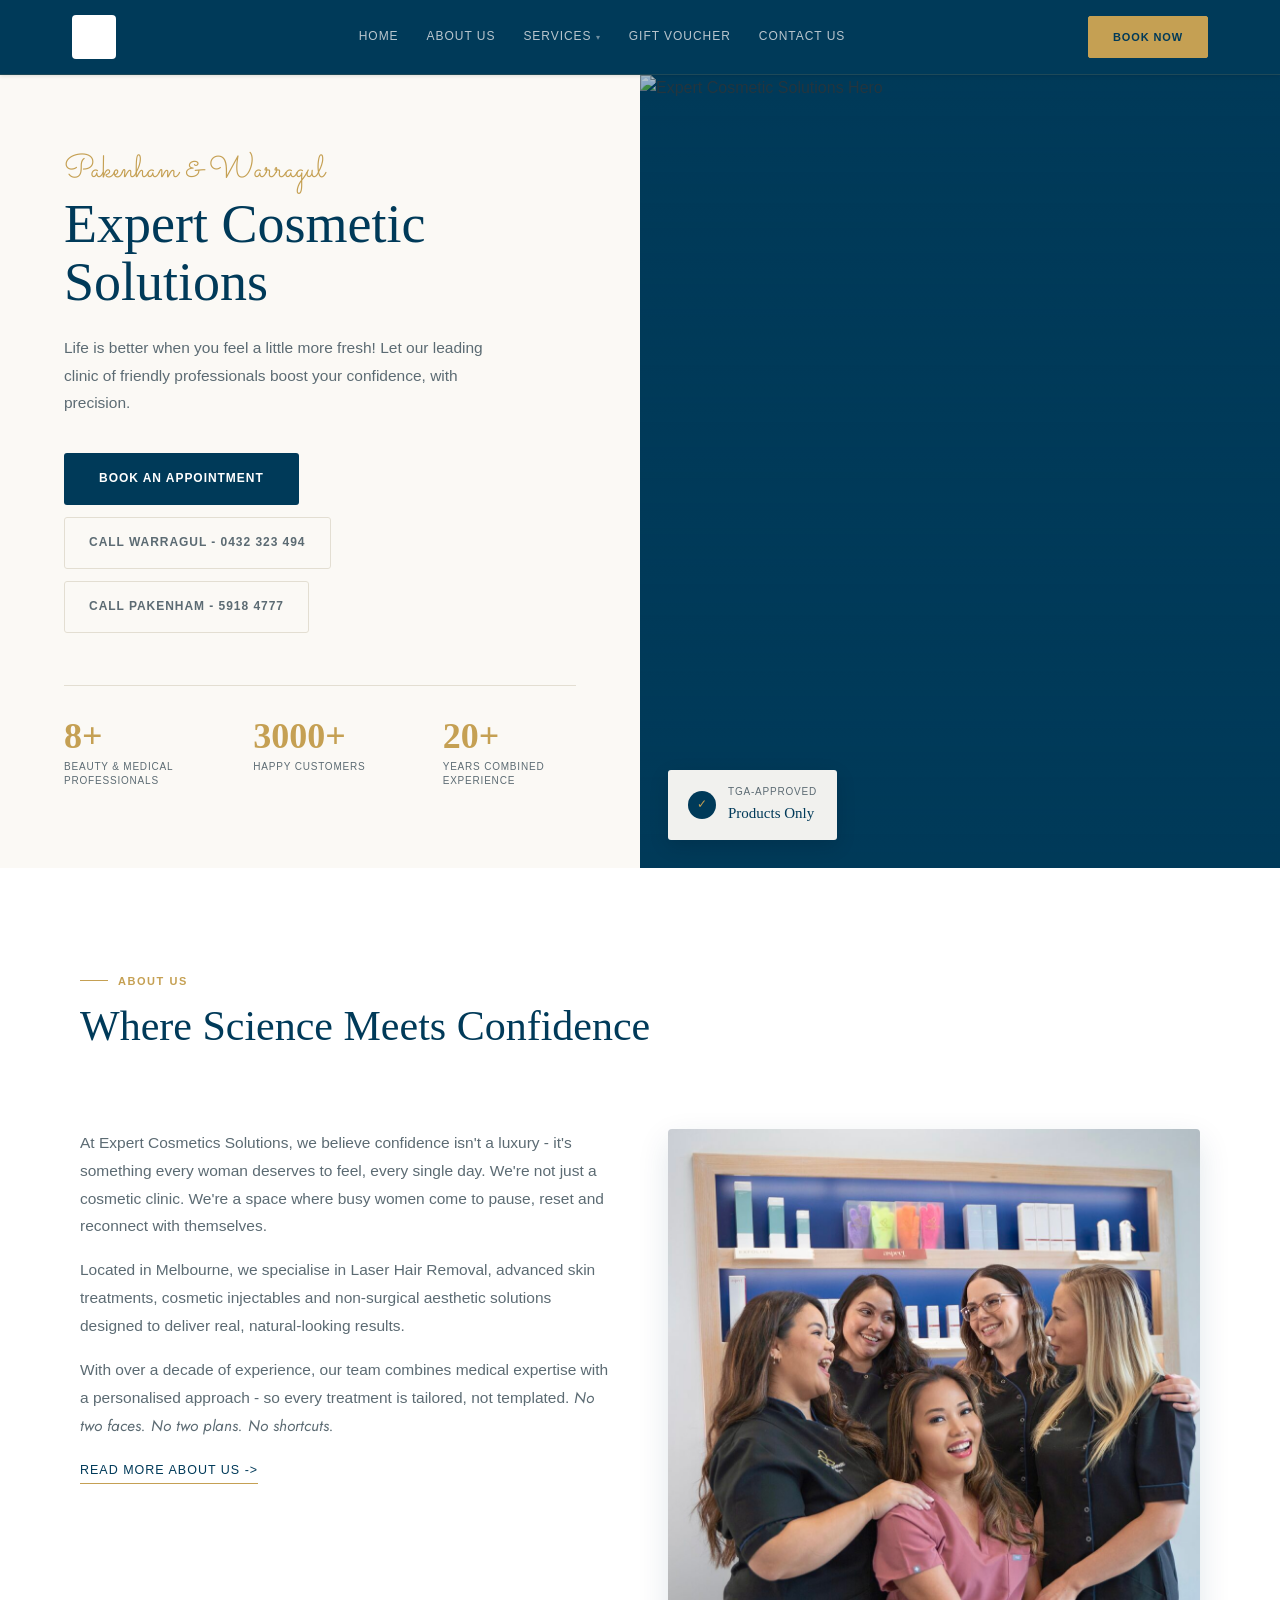
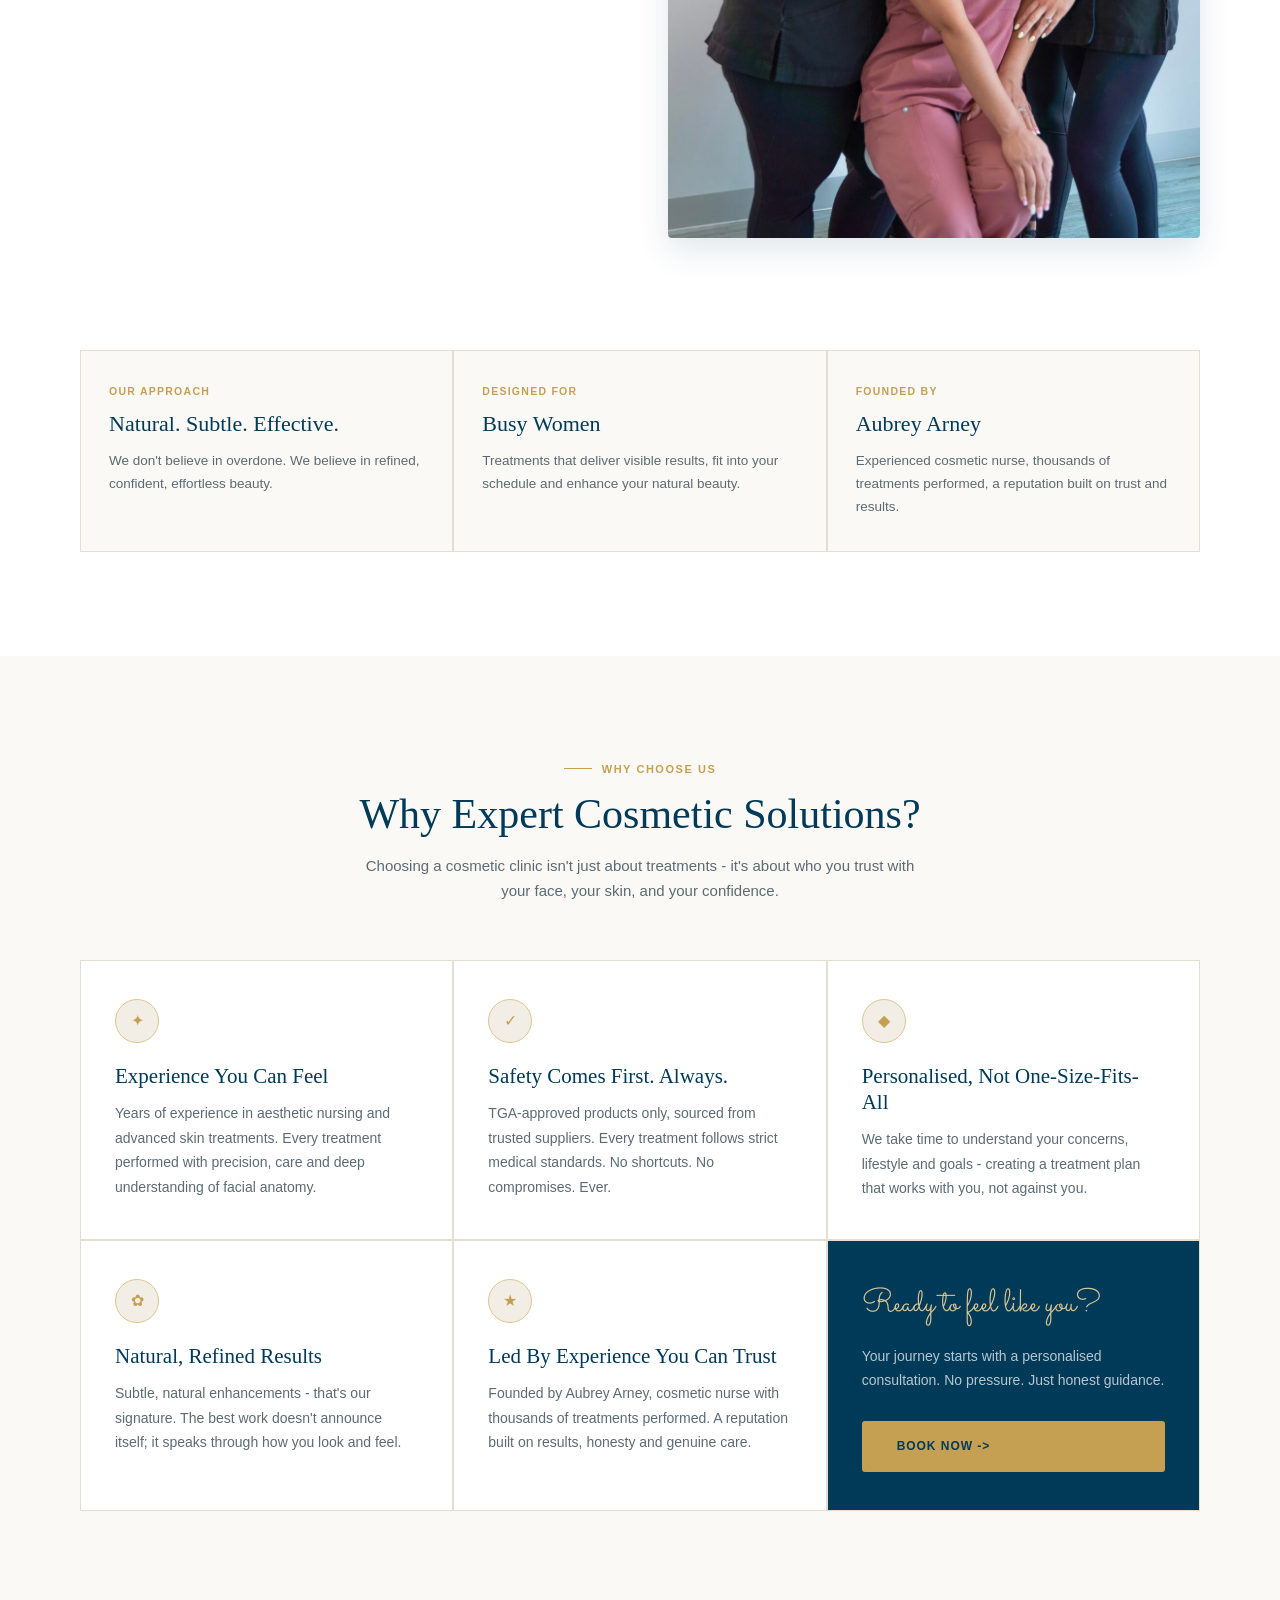
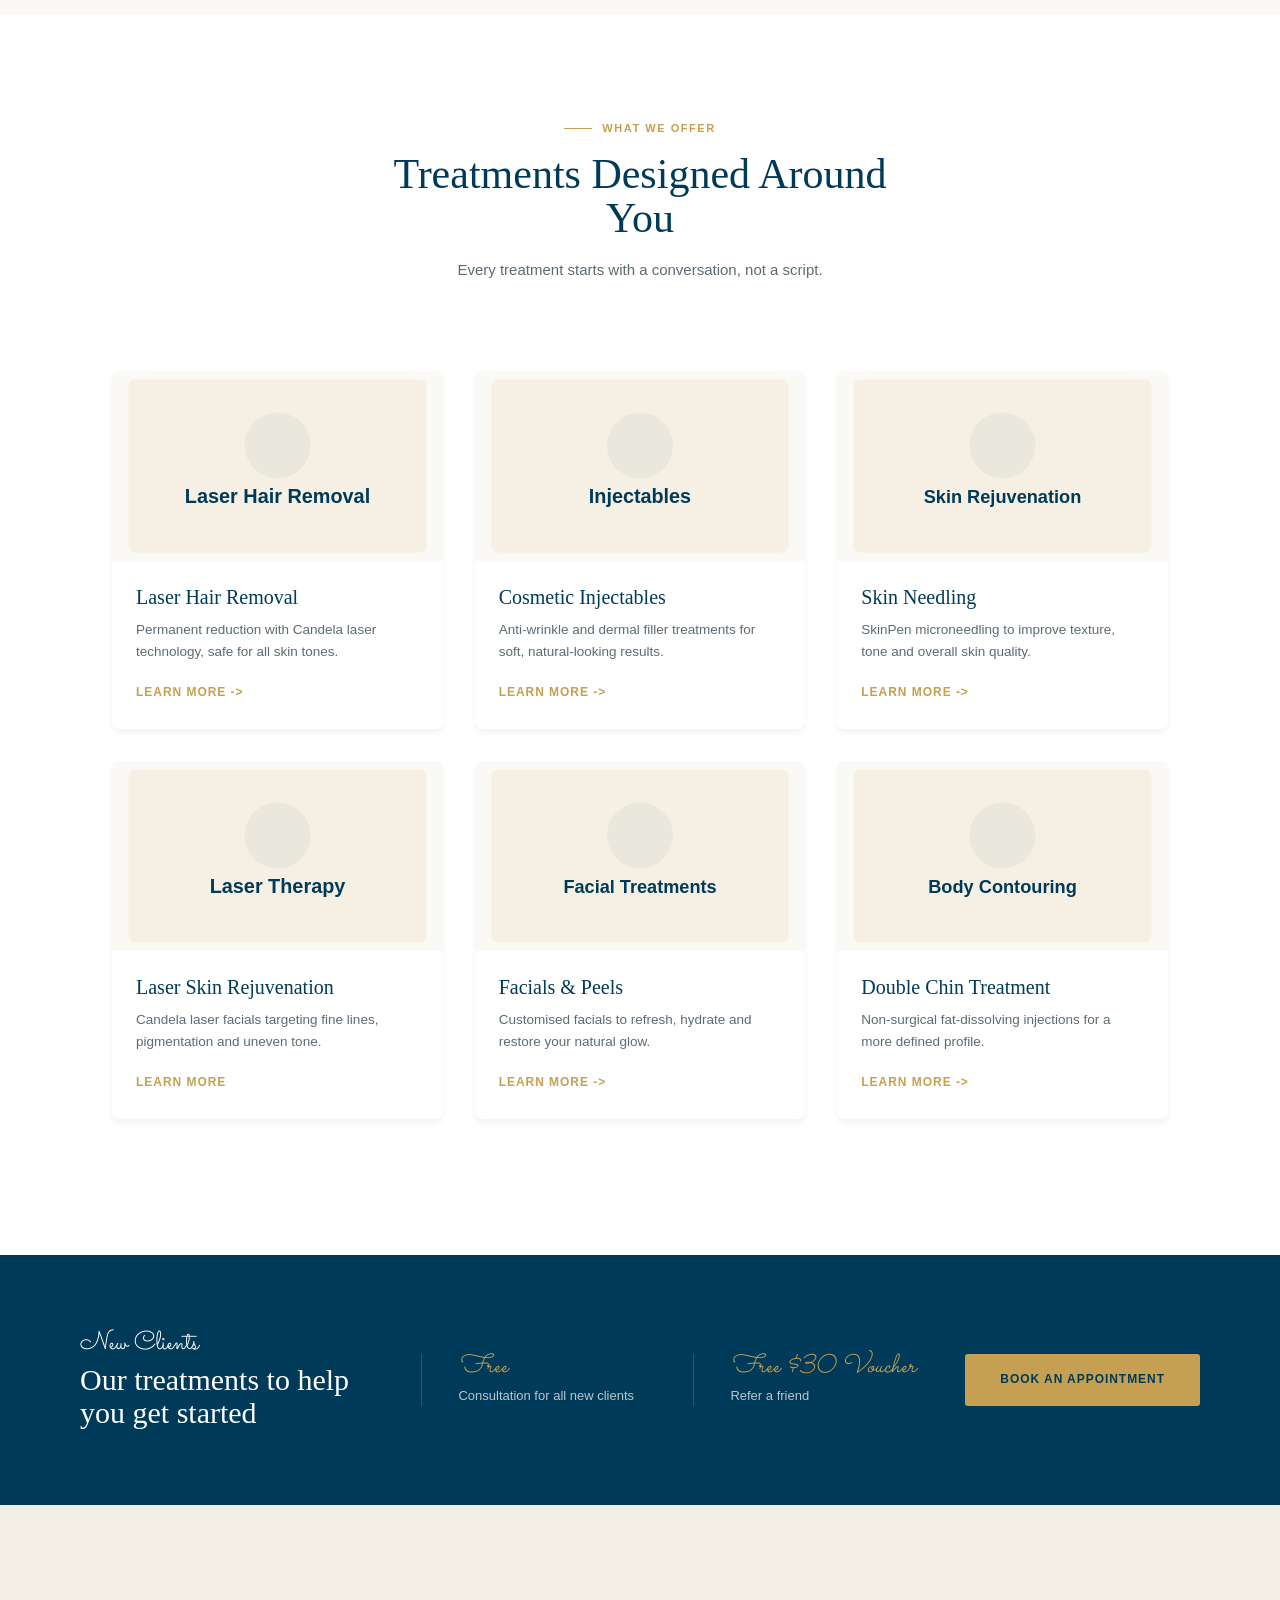
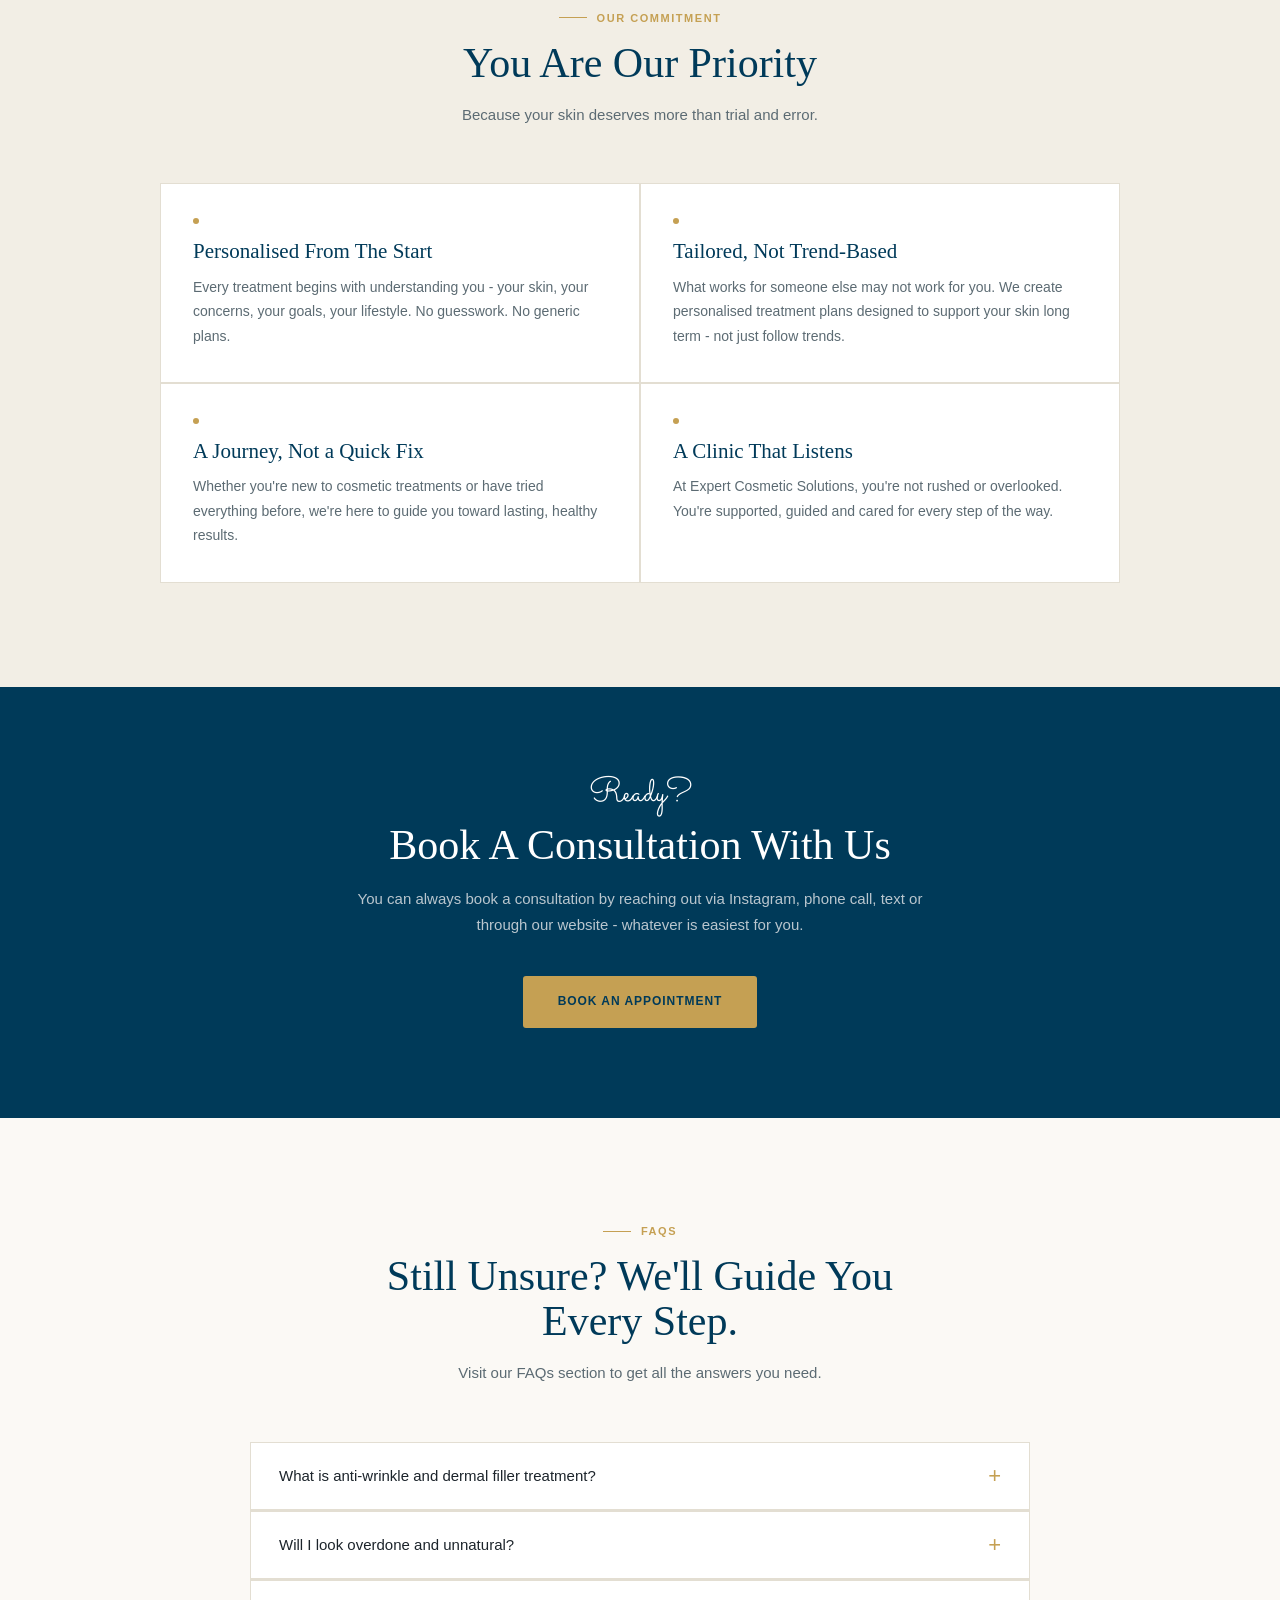
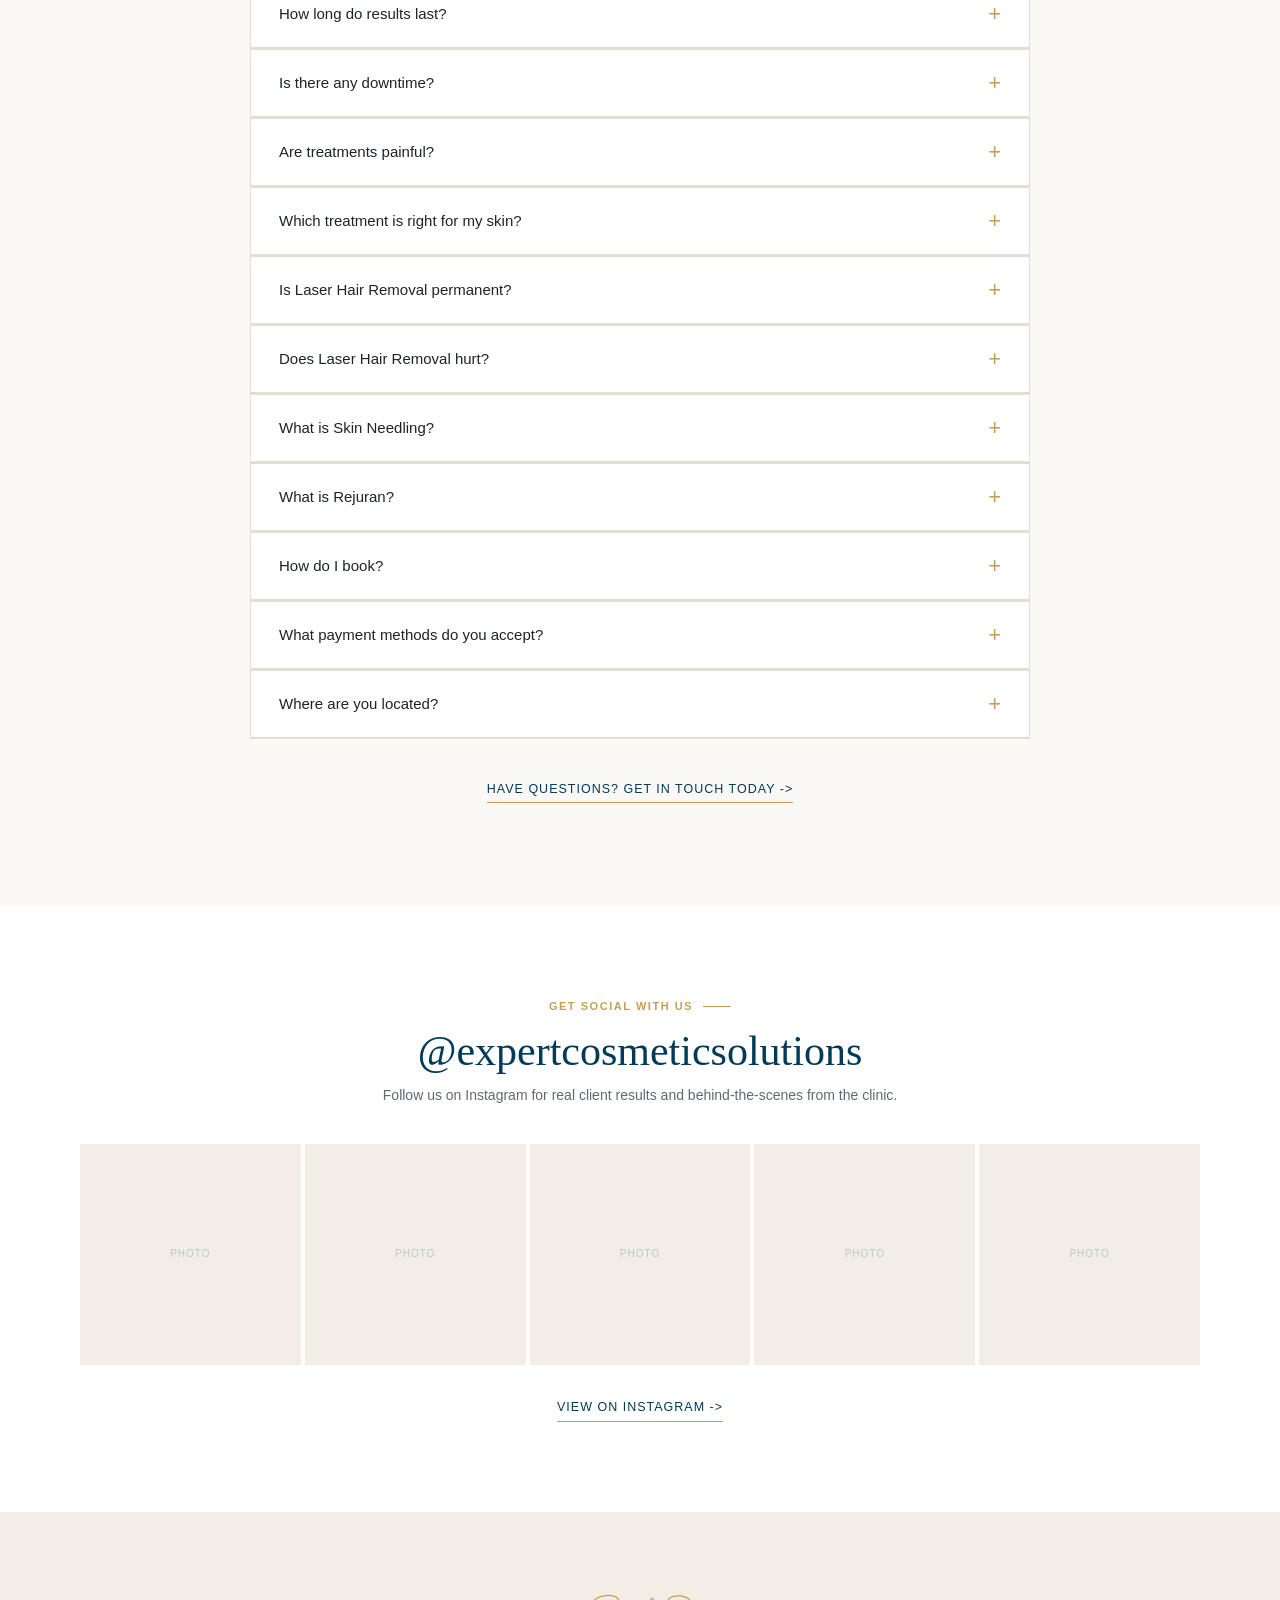
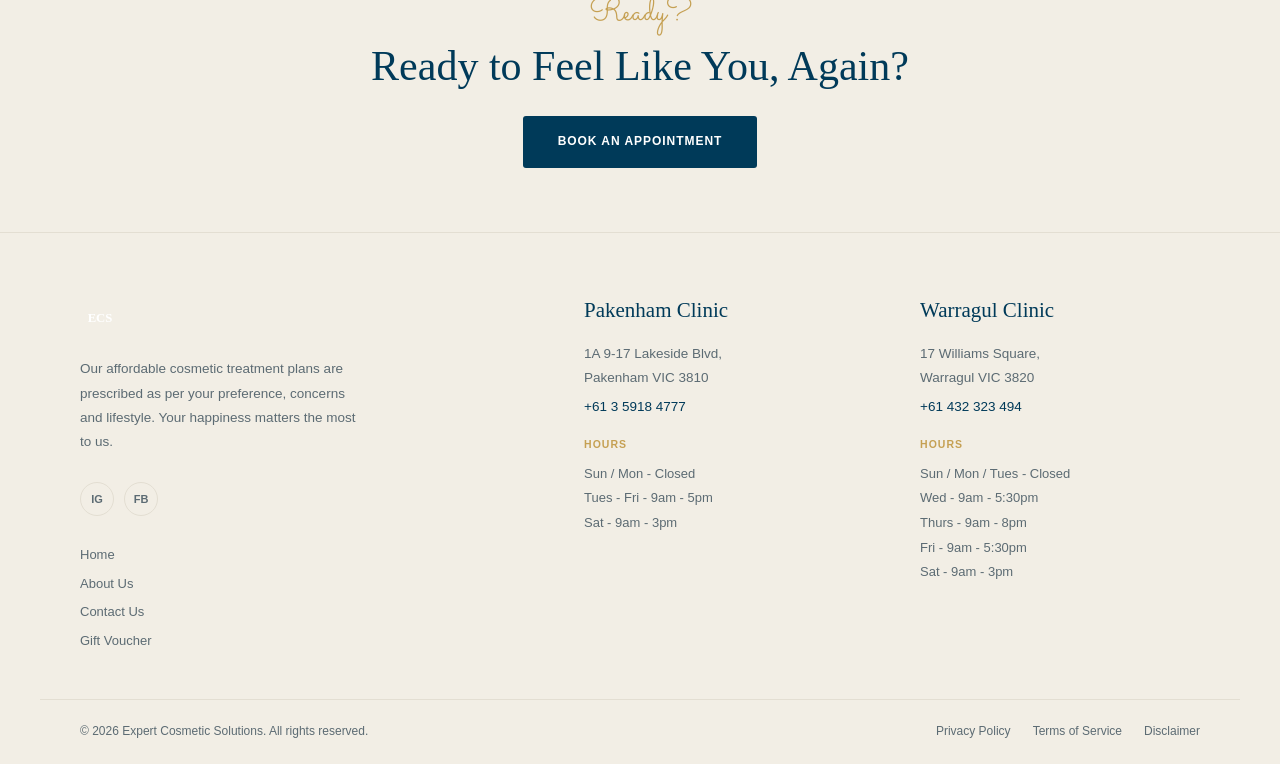
==== index.html @ 759b57e5 "sample home and service pages" ====
<!DOCTYPE html>
<html lang="en">
<head>
<meta charset="utf-8">
<meta name="viewport" content="width=device-width, initial-scale=1">
<title>Expert Cosmetic Solutions</title>
<link rel="preconnect" href="https://fonts.googleapis.com">
<link rel="preconnect" href="https://fonts.gstatic.com" crossorigin>
<!-- Brand: Grande Regular + Tosca Beauty Alternative; web fallbacks below -->
<link href="https://fonts.googleapis.com/css2?family=Cormorant+Garamond:ital,wght@0,400;0,500;0,600;1,400&family=Jost:wght@400;500;600&family=Sacramento&display=swap" rel="stylesheet">
<!-- Bundler font bundle retained for packaged builds - remove block below when using CDN only -->
<style data-bundler-fonts>/* cyrillic-ext */
@font-face {
  font-family: 'Cormorant Garamond';
  font-style: italic;
  font-weight: 400;
  font-display: swap;
  src: url("37adc08e-4c09-40b4-80f9-eb265cc3114e") format('woff2');
  unicode-range: U+0460-052F, U+1C80-1C8A, U+20B4, U+2DE0-2DFF, U+A640-A69F, U+FE2E-FE2F;
}
/* cyrillic */
@font-face {
  font-family: 'Cormorant Garamond';
  font-style: italic;
  font-weight: 400;
  font-display: swap;
  src: url("5bf79bed-a0dc-40b1-b640-819bc167aed9") format('woff2');
  unicode-range: U+0301, U+0400-045F, U+0490-0491, U+04B0-04B1, U+2116;
}
/* vietnamese */
@font-face {
  font-family: 'Cormorant Garamond';
  font-style: italic;
  font-weight: 400;
  font-display: swap;
  src: url("fbf6aa5d-e26b-46a4-a042-5c6274439e87") format('woff2');
  unicode-range: U+0102-0103, U+0110-0111, U+0128-0129, U+0168-0169, U+01A0-01A1, U+01AF-01B0, U+0300-0301, U+0303-0304, U+0308-0309, U+0323, U+0329, U+1EA0-1EF9, U+20AB;
}
/* latin-ext */
@font-face {
  font-family: 'Cormorant Garamond';
  font-style: italic;
  font-weight: 400;
  font-display: swap;
  src: url("2764d3d1-9970-4886-bd3a-4b65ee7c7bac") format('woff2');
  unicode-range: U+0100-02BA, U+02BD-02C5, U+02C7-02CC, U+02CE-02D7, U+02DD-02FF, U+0304, U+0308, U+0329, U+1D00-1DBF, U+1E00-1E9F, U+1EF2-1EFF, U+2020, U+20A0-20AB, U+20AD-20C0, U+2113, U+2C60-2C7F, U+A720-A7FF;
}
/* latin */
@font-face {
  font-family: 'Cormorant Garamond';
  font-style: italic;
  font-weight: 400;
  font-display: swap;
  src: url("61346091-8ffd-4814-a7ce-ccaa8d47ceeb") format('woff2');
  unicode-range: U+0000-00FF, U+0131, U+0152-0153, U+02BB-02BC, U+02C6, U+02DA, U+02DC, U+0304, U+0308, U+0329, U+2000-206F, U+20AC, U+2122, U+2191, U+2193, U+2212, U+2215, U+FEFF, U+FFFD;
}
/* cyrillic-ext */
@font-face {
  font-family: 'Cormorant Garamond';
  font-style: italic;
  font-weight: 500;
  font-display: swap;
  src: url("37adc08e-4c09-40b4-80f9-eb265cc3114e") format('woff2');
  unicode-range: U+0460-052F, U+1C80-1C8A, U+20B4, U+2DE0-2DFF, U+A640-A69F, U+FE2E-FE2F;
}
/* cyrillic */
@font-face {
  font-family: 'Cormorant Garamond';
  font-style: italic;
  font-weight: 500;
  font-display: swap;
  src: url("5bf79bed-a0dc-40b1-b640-819bc167aed9") format('woff2');
  unicode-range: U+0301, U+0400-045F, U+0490-0491, U+04B0-04B1, U+2116;
}
/* vietnamese */
@font-face {
  font-family: 'Cormorant Garamond';
  font-style: italic;
  font-weight: 500;
  font-display: swap;
  src: url("fbf6aa5d-e26b-46a4-a042-5c6274439e87") format('woff2');
  unicode-range: U+0102-0103, U+0110-0111, U+0128-0129, U+0168-0169, U+01A0-01A1, U+01AF-01B0, U+0300-0301, U+0303-0304, U+0308-0309, U+0323, U+0329, U+1EA0-1EF9, U+20AB;
}
/* latin-ext */
@font-face {
  font-family: 'Cormorant Garamond';
  font-style: italic;
  font-weight: 500;
  font-display: swap;
  src: url("2764d3d1-9970-4886-bd3a-4b65ee7c7bac") format('woff2');
  unicode-range: U+0100-02BA, U+02BD-02C5, U+02C7-02CC, U+02CE-02D7, U+02DD-02FF, U+0304, U+0308, U+0329, U+1D00-1DBF, U+1E00-1E9F, U+1EF2-1EFF, U+2020, U+20A0-20AB, U+20AD-20C0, U+2113, U+2C60-2C7F, U+A720-A7FF;
}
/* latin */
@font-face {
  font-family: 'Cormorant Garamond';
  font-style: italic;
  font-weight: 500;
  font-display: swap;
  src: url("61346091-8ffd-4814-a7ce-ccaa8d47ceeb") format('woff2');
  unicode-range: U+0000-00FF, U+0131, U+0152-0153, U+02BB-02BC, U+02C6, U+02DA, U+02DC, U+0304, U+0308, U+0329, U+2000-206F, U+20AC, U+2122, U+2191, U+2193, U+2212, U+2215, U+FEFF, U+FFFD;
}
/* cyrillic-ext */
@font-face {
  font-family: 'Cormorant Garamond';
  font-style: normal;
  font-weight: 400;
  font-display: swap;
  src: url("be8d7404-23dc-4257-bbfa-82f8eca7aa4d") format('woff2');
  unicode-range: U+0460-052F, U+1C80-1C8A, U+20B4, U+2DE0-2DFF, U+A640-A69F, U+FE2E-FE2F;
}
/* cyrillic */
@font-face {
  font-family: 'Cormorant Garamond';
  font-style: normal;
  font-weight: 400;
  font-display: swap;
  src: url("d7e6405e-7292-4812-b13a-364d498365fb") format('woff2');
  unicode-range: U+0301, U+0400-045F, U+0490-0491, U+04B0-04B1, U+2116;
}
/* vietnamese */
@font-face {
  font-family: 'Cormorant Garamond';
  font-style: normal;
  font-weight: 400;
  font-display: swap;
  src: url("5c267e35-9a75-4e81-b216-cbc354c5cc48") format('woff2');
  unicode-range: U+0102-0103, U+0110-0111, U+0128-0129, U+0168-0169, U+01A0-01A1, U+01AF-01B0, U+0300-0301, U+0303-0304, U+0308-0309, U+0323, U+0329, U+1EA0-1EF9, U+20AB;
}
/* latin-ext */
@font-face {
  font-family: 'Cormorant Garamond';
  font-style: normal;
  font-weight: 400;
  font-display: swap;
  src: url("e133bf53-1c03-44d2-8182-abb1e31223f8") format('woff2');
  unicode-range: U+0100-02BA, U+02BD-02C5, U+02C7-02CC, U+02CE-02D7, U+02DD-02FF, U+0304, U+0308, U+0329, U+1D00-1DBF, U+1E00-1E9F, U+1EF2-1EFF, U+2020, U+20A0-20AB, U+20AD-20C0, U+2113, U+2C60-2C7F, U+A720-A7FF;
}
/* latin */
@font-face {
  font-family: 'Cormorant Garamond';
  font-style: normal;
  font-weight: 400;
  font-display: swap;
  src: url("a7f2b724-3bd8-4d94-9c66-ddea7753d7e8") format('woff2');
  unicode-range: U+0000-00FF, U+0131, U+0152-0153, U+02BB-02BC, U+02C6, U+02DA, U+02DC, U+0304, U+0308, U+0329, U+2000-206F, U+20AC, U+2122, U+2191, U+2193, U+2212, U+2215, U+FEFF, U+FFFD;
}
/* cyrillic-ext */
@font-face {
  font-family: 'Cormorant Garamond';
  font-style: normal;
  font-weight: 500;
  font-display: swap;
  src: url("be8d7404-23dc-4257-bbfa-82f8eca7aa4d") format('woff2');
  unicode-range: U+0460-052F, U+1C80-1C8A, U+20B4, U+2DE0-2DFF, U+A640-A69F, U+FE2E-FE2F;
}
/* cyrillic */
@font-face {
  font-family: 'Cormorant Garamond';
  font-style: normal;
  font-weight: 500;
  font-display: swap;
  src: url("d7e6405e-7292-4812-b13a-364d498365fb") format('woff2');
  unicode-range: U+0301, U+0400-045F, U+0490-0491, U+04B0-04B1, U+2116;
}
/* vietnamese */
@font-face {
  font-family: 'Cormorant Garamond';
  font-style: normal;
  font-weight: 500;
  font-display: swap;
  src: url("5c267e35-9a75-4e81-b216-cbc354c5cc48") format('woff2');
  unicode-range: U+0102-0103, U+0110-0111, U+0128-0129, U+0168-0169, U+01A0-01A1, U+01AF-01B0, U+0300-0301, U+0303-0304, U+0308-0309, U+0323, U+0329, U+1EA0-1EF9, U+20AB;
}
/* latin-ext */
@font-face {
  font-family: 'Cormorant Garamond';
  font-style: normal;
  font-weight: 500;
  font-display: swap;
  src: url("e133bf53-1c03-44d2-8182-abb1e31223f8") format('woff2');
  unicode-range: U+0100-02BA, U+02BD-02C5, U+02C7-02CC, U+02CE-02D7, U+02DD-02FF, U+0304, U+0308, U+0329, U+1D00-1DBF, U+1E00-1E9F, U+1EF2-1EFF, U+2020, U+20A0-20AB, U+20AD-20C0, U+2113, U+2C60-2C7F, U+A720-A7FF;
}
/* latin */
@font-face {
  font-family: 'Cormorant Garamond';
  font-style: normal;
  font-weight: 500;
  font-display: swap;
  src: url("a7f2b724-3bd8-4d94-9c66-ddea7753d7e8") format('woff2');
  unicode-range: U+0000-00FF, U+0131, U+0152-0153, U+02BB-02BC, U+02C6, U+02DA, U+02DC, U+0304, U+0308, U+0329, U+2000-206F, U+20AC, U+2122, U+2191, U+2193, U+2212, U+2215, U+FEFF, U+FFFD;
}
/* cyrillic-ext */
@font-face {
  font-family: 'Cormorant Garamond';
  font-style: normal;
  font-weight: 600;
  font-display: swap;
  src: url("be8d7404-23dc-4257-bbfa-82f8eca7aa4d") format('woff2');
  unicode-range: U+0460-052F, U+1C80-1C8A, U+20B4, U+2DE0-2DFF, U+A640-A69F, U+FE2E-FE2F;
}
/* cyrillic */
@font-face {
  font-family: 'Cormorant Garamond';
  font-style: normal;
  font-weight: 600;
  font-display: swap;
  src: url("d7e6405e-7292-4812-b13a-364d498365fb") format('woff2');
  unicode-range: U+0301, U+0400-045F, U+0490-0491, U+04B0-04B1, U+2116;
}
/* vietnamese */
@font-face {
  font-family: 'Cormorant Garamond';
  font-style: normal;
  font-weight: 600;
  font-display: swap;
  src: url("5c267e35-9a75-4e81-b216-cbc354c5cc48") format('woff2');
  unicode-range: U+0102-0103, U+0110-0111, U+0128-0129, U+0168-0169, U+01A0-01A1, U+01AF-01B0, U+0300-0301, U+0303-0304, U+0308-0309, U+0323, U+0329, U+1EA0-1EF9, U+20AB;
}
/* latin-ext */
@font-face {
  font-family: 'Cormorant Garamond';
  font-style: normal;
  font-weight: 600;
  font-display: swap;
  src: url("e133bf53-1c03-44d2-8182-abb1e31223f8") format('woff2');
  unicode-range: U+0100-02BA, U+02BD-02C5, U+02C7-02CC, U+02CE-02D7, U+02DD-02FF, U+0304, U+0308, U+0329, U+1D00-1DBF, U+1E00-1E9F, U+1EF2-1EFF, U+2020, U+20A0-20AB, U+20AD-20C0, U+2113, U+2C60-2C7F, U+A720-A7FF;
}
/* latin */
@font-face {
  font-family: 'Cormorant Garamond';
  font-style: normal;
  font-weight: 600;
  font-display: swap;
  src: url("a7f2b724-3bd8-4d94-9c66-ddea7753d7e8") format('woff2');
  unicode-range: U+0000-00FF, U+0131, U+0152-0153, U+02BB-02BC, U+02C6, U+02DA, U+02DC, U+0304, U+0308, U+0329, U+2000-206F, U+20AC, U+2122, U+2191, U+2193, U+2212, U+2215, U+FEFF, U+FFFD;
}
/* cyrillic */
@font-face {
  font-family: 'Jost';
  font-style: normal;
  font-weight: 300;
  font-display: swap;
  src: url("7c3fb1da-0700-4f44-bb79-87418ba3bc4c") format('woff2');
  unicode-range: U+0301, U+0400-045F, U+0490-0491, U+04B0-04B1, U+2116;
}
/* latin-ext */
@font-face {
  font-family: 'Jost';
  font-style: normal;
  font-weight: 300;
  font-display: swap;
  src: url("e0cff0af-e59a-4021-b5da-f1188e7b423d") format('woff2');
  unicode-range: U+0100-02BA, U+02BD-02C5, U+02C7-02CC, U+02CE-02D7, U+02DD-02FF, U+0304, U+0308, U+0329, U+1D00-1DBF, U+1E00-1E9F, U+1EF2-1EFF, U+2020, U+20A0-20AB, U+20AD-20C0, U+2113, U+2C60-2C7F, U+A720-A7FF;
}
/* latin */
@font-face {
  font-family: 'Jost';
  font-style: normal;
  font-weight: 300;
  font-display: swap;
  src: url("f711e681-e711-4758-94a2-3dd8e459a28b") format('woff2');
  unicode-range: U+0000-00FF, U+0131, U+0152-0153, U+02BB-02BC, U+02C6, U+02DA, U+02DC, U+0304, U+0308, U+0329, U+2000-206F, U+20AC, U+2122, U+2191, U+2193, U+2212, U+2215, U+FEFF, U+FFFD;
}
/* cyrillic */
@font-face {
  font-family: 'Jost';
  font-style: normal;
  font-weight: 400;
  font-display: swap;
  src: url("7c3fb1da-0700-4f44-bb79-87418ba3bc4c") format('woff2');
  unicode-range: U+0301, U+0400-045F, U+0490-0491, U+04B0-04B1, U+2116;
}
/* latin-ext */
@font-face {
  font-family: 'Jost';
  font-style: normal;
  font-weight: 400;
  font-display: swap;
  src: url("e0cff0af-e59a-4021-b5da-f1188e7b423d") format('woff2');
  unicode-range: U+0100-02BA, U+02BD-02C5, U+02C7-02CC, U+02CE-02D7, U+02DD-02FF, U+0304, U+0308, U+0329, U+1D00-1DBF, U+1E00-1E9F, U+1EF2-1EFF, U+2020, U+20A0-20AB, U+20AD-20C0, U+2113, U+2C60-2C7F, U+A720-A7FF;
}
/* latin */
@font-face {
  font-family: 'Jost';
  font-style: normal;
  font-weight: 400;
  font-display: swap;
  src: url("f711e681-e711-4758-94a2-3dd8e459a28b") format('woff2');
  unicode-range: U+0000-00FF, U+0131, U+0152-0153, U+02BB-02BC, U+02C6, U+02DA, U+02DC, U+0304, U+0308, U+0329, U+2000-206F, U+20AC, U+2122, U+2191, U+2193, U+2212, U+2215, U+FEFF, U+FFFD;
}
/* cyrillic */
@font-face {
  font-family: 'Jost';
  font-style: normal;
  font-weight: 500;
  font-display: swap;
  src: url("7c3fb1da-0700-4f44-bb79-87418ba3bc4c") format('woff2');
  unicode-range: U+0301, U+0400-045F, U+0490-0491, U+04B0-04B1, U+2116;
}
/* latin-ext */
@font-face {
  font-family: 'Jost';
  font-style: normal;
  font-weight: 500;
  font-display: swap;
  src: url("e0cff0af-e59a-4021-b5da-f1188e7b423d") format('woff2');
  unicode-range: U+0100-02BA, U+02BD-02C5, U+02C7-02CC, U+02CE-02D7, U+02DD-02FF, U+0304, U+0308, U+0329, U+1D00-1DBF, U+1E00-1E9F, U+1EF2-1EFF, U+2020, U+20A0-20AB, U+20AD-20C0, U+2113, U+2C60-2C7F, U+A720-A7FF;
}
/* latin */
@font-face {
  font-family: 'Jost';
  font-style: normal;
  font-weight: 500;
  font-display: swap;
  src: url("f711e681-e711-4758-94a2-3dd8e459a28b") format('woff2');
  unicode-range: U+0000-00FF, U+0131, U+0152-0153, U+02BB-02BC, U+02C6, U+02DA, U+02DC, U+0304, U+0308, U+0329, U+2000-206F, U+20AC, U+2122, U+2191, U+2193, U+2212, U+2215, U+FEFF, U+FFFD;
}
/* cyrillic */
@font-face {
  font-family: 'Jost';
  font-style: normal;
  font-weight: 600;
  font-display: swap;
  src: url("7c3fb1da-0700-4f44-bb79-87418ba3bc4c") format('woff2');
  unicode-range: U+0301, U+0400-045F, U+0490-0491, U+04B0-04B1, U+2116;
}
/* latin-ext */
@font-face {
  font-family: 'Jost';
  font-style: normal;
  font-weight: 600;
  font-display: swap;
  src: url("e0cff0af-e59a-4021-b5da-f1188e7b423d") format('woff2');
  unicode-range: U+0100-02BA, U+02BD-02C5, U+02C7-02CC, U+02CE-02D7, U+02DD-02FF, U+0304, U+0308, U+0329, U+1D00-1DBF, U+1E00-1E9F, U+1EF2-1EFF, U+2020, U+20A0-20AB, U+20AD-20C0, U+2113, U+2C60-2C7F, U+A720-A7FF;
}
/* latin */
@font-face {
  font-family: 'Jost';
  font-style: normal;
  font-weight: 600;
  font-display: swap;
  src: url("f711e681-e711-4758-94a2-3dd8e459a28b") format('woff2');
  unicode-range: U+0000-00FF, U+0131, U+0152-0153, U+02BB-02BC, U+02C6, U+02DA, U+02DC, U+0304, U+0308, U+0329, U+2000-206F, U+20AC, U+2122, U+2191, U+2193, U+2212, U+2215, U+FEFF, U+FFFD;
}
/* latin-ext */
@font-face {
  font-family: 'Sacramento';
  font-style: normal;
  font-weight: 400;
  font-display: swap;
  src: url("3c34d161-cc06-4fd3-b515-bddb8aa126fd") format('woff2');
  unicode-range: U+0100-02BA, U+02BD-02C5, U+02C7-02CC, U+02CE-02D7, U+02DD-02FF, U+0304, U+0308, U+0329, U+1D00-1DBF, U+1E00-1E9F, U+1EF2-1EFF, U+2020, U+20A0-20AB, U+20AD-20C0, U+2113, U+2C60-2C7F, U+A720-A7FF;
}
/* latin */
@font-face {
  font-family: 'Sacramento';
  font-style: normal;
  font-weight: 400;
  font-display: swap;
  src: url("10a96a68-d71e-45dd-86b6-f3228fb7963b") format('woff2');
  unicode-range: U+0000-00FF, U+0131, U+0152-0153, U+02BB-02BC, U+02C6, U+02DA, U+02DC, U+0304, U+0308, U+0329, U+2000-206F, U+20AC, U+2122, U+2191, U+2193, U+2212, U+2215, U+FEFF, U+FFFD;
}
</style>
<link rel="stylesheet" href="css/main.css">
</head>
<body>
<!-- HEADER / NAV -->
<header id="header">
  <div>
    <a href="#top" style="display:flex;align-items:center;flex-shrink:0;">
      <img data-ecs-asset="logoMark" alt="Expert Cosmetic Solutions" width="44" height="44">
    </a>
    <nav id="desktopNav">
      <a href="#top">Home</a>
      <a href="#about">About Us</a>
      <div class="svc-parent">
        <a href="#services">Services <span style="font-size:8px;opacity:0.6;">&#9662;</span></a>
        <div id="svcDrop">
          <a href="https://expertcosmeticsolutions.com.au/dermal-fillers/" target="_blank" class="svc-drop-link">Consultation with our Nurses</a>
          <a href="https://expertcosmeticsolutions.com.au/laser-hair-removal/" target="_blank" class="svc-drop-link">Laser Hair Removal</a>
          <a href="https://expertcosmeticsolutions.com.au/facial-skin-peels/" target="_blank" class="svc-drop-link">Facials &amp; Peels</a>
          <a href="https://expertcosmeticsolutions.com.au/microdermabrasion/" target="_blank" class="svc-drop-link">Skin Needling Treatment</a>
          <a href="https://expertcosmeticsolutions.com.au/laser-pigmentation-removal/" target="_blank" class="svc-drop-link">Laser Pigmentation Removal</a>
          <a href="https://expertcosmeticsolutions.com.au/laser-vein-removal/" target="_blank" class="svc-drop-link">Laser Vein Removal</a>
          <a href="laser-skin-rejuvenation.html" class="svc-drop-link">Laser Skin Rejuvenation</a>
          <a href="https://expertcosmeticsolutions.com.au/double-chin-treatment/" target="_blank" class="svc-drop-link">Double Chin Treatment</a>
        </div>
      </div>
      <a href="#gift">Gift Voucher</a>
      <a href="#contact">Contact Us</a>
    </nav>
    <div style="display:flex;align-items:center;gap:12px;">
      <a href="https://bookings.gettimely.com/expertcosmeticsolutions1/book" target="_blank" class="btn-header">Book Now</a>
      <button id="navToggle" aria-label="Toggle menu" aria-expanded="false">
        <span id="ham1"></span>
        <span id="ham2"></span>
        <span id="ham3"></span>
      </button>
    </div>
  </div>
  <div id="mobileMenu">
    <div style="padding:8px 32px 28px;">
      <a href="#top">Home</a>
      <a href="#about">About Us</a>
      <a href="#services">Services</a>
      <a href="#gift">Gift Voucher</a>
      <a href="#contact">Contact Us</a>
      <a href="https://bookings.gettimely.com/expertcosmeticsolutions1/book" target="_blank" style="background:var(--accent);color:var(--primary);margin-top:18px;text-align:center;padding:14px;border-radius:2px;font-size:13px;letter-spacing:0.06em;text-transform:uppercase;font-weight:600;display:block;">Book an Appointment</a>
    </div>
  </div>
</header>

<!-- HERO -->
<section id="top" class="hero-grid" data-screen-label="Hero">
  <div class="hero-text hero-content">
    <div class="accent-script">Pakenham &amp; Warragul</div>
    <h1>Expert Cosmetic Solutions</h1>
    <p>Life is better when you feel a little more fresh! Let our leading clinic of friendly professionals boost your confidence, with precision.</p>
    <div class="hero-buttons">
      
      <a href="https://bookings.gettimely.com/expertcosmeticsolutions1/book" target="_blank" class="btn btn-primary" style="background-color: #003a59">Book an Appointment</a><a href="tel:+61432323494" class="btn btn-outline">Call Warragul - 0432 323 494</a>
      <a href="tel:+61359184777" class="btn btn-outline">Call Pakenham - 5918 4777</a>
    </div>
    <div class="stat-row">
      <div>
        <div class="number">8+</div>
        <div class="label">Beauty &amp; Medical Professionals</div>
      </div>
      <div>
        <div class="number">3000+</div>
        <div class="label">Happy Customers</div>
      </div>
      <div>
        <div class="number">20+</div>
        <div class="label">YEARS COMBINED EXPERIENCE</div>
      </div>
    </div>
  </div>
  
  <div class="hero-image-wrap">
  <div class="trust-badge">
    <div class="trust-badge-icon" aria-hidden="true">&#10003;</div>
    <div>
      <div class="trust-badge-text">TGA-Approved</div>
      <div class="trust-badge-subtext">Products Only</div>
    </div>
  </div>
  <img class="hero-img" src="51d4694a-f44a-4c4f-b854-344942f322b7" alt="Expert Cosmetic Solutions Hero" style="background-color: #003a59; object-fit: cover">
</div>
</section>

<!-- ABOUT US -->
<section id="about" data-screen-label="About">
  <div class="about-wrapper">
    <div style="margin-bottom:80px;" class="reveal">
      <div class="section-label">About Us</div>
      <h2>Where Science Meets Confidence</h2>
    </div>
    <div style="display:grid;grid-template-columns:1fr 1fr;gap:56px;align-items:start;margin-bottom:56px;">
      <div class="about-text">
        <p>At Expert Cosmetics Solutions, we believe confidence isn't a luxury - it's something every woman deserves to feel, every single day. We're not just a cosmetic clinic. We're a space where busy women come to pause, reset and reconnect with themselves.</p>
        <p>Located in Melbourne, we specialise in Laser Hair Removal, advanced skin treatments, cosmetic injectables and non-surgical aesthetic solutions designed to deliver real, natural-looking results.</p>
        <p>With over a decade of experience, our team combines medical expertise with a personalised approach - so every treatment is tailored, not templated. <em>No two faces. No two plans. No shortcuts.</em></p>
        <a href="https://expertcosmeticsolutions.com.au/about-us/" target="_blank">Read More About Us -></a>
      </div>
      <img class="about-image" data-ecs-asset="aboutTeam" alt="Expert Cosmetic Solutions clinical team" width="600" height="800" loading="lazy" decoding="async" data-comment-anchor="a7a28c18bf-img">
    </div>
    <div class="tiles-grid">
      <div class="tile">
        <div class="label">Our Approach</div>
        <h3>Natural. Subtle. Effective.</h3>
        <p>We don't believe in overdone. We believe in refined, confident, effortless beauty.</p>
      </div>
      <div class="tile">
        <div class="label">Designed For</div>
        <h3>Busy Women</h3>
        <p>Treatments that deliver visible results, fit into your schedule and enhance your natural beauty.</p>
      </div>
      <div class="tile">
        <div class="label">Founded By</div>
        <h3>Aubrey Arney</h3>
        <p>Experienced cosmetic nurse, thousands of treatments performed, a reputation built on trust and results.</p>
      </div>
    </div>
  </div>
</section>

<!-- WHY ECS -->
<section id="whyecs" data-screen-label="Why ECS">
  <div style="max-width:1200px;margin:0 auto;padding:0 40px;">
    <div class="why-header">
      <div class="section-label" style="justify-content:center;">Why Choose Us</div>
      <h2>Why Expert Cosmetic Solutions?</h2>
      <p class="section-subtitle">Choosing a cosmetic clinic isn't just about treatments - it's about who you trust with your face, your skin, and your confidence.</p>
    </div>
    <div class="features-grid">
      <div class="feature-card">
        <div class="feature-icon">&#10022;</div>
        <h3>Experience You Can Feel</h3>
        <p>Years of experience in aesthetic nursing and advanced skin treatments. Every treatment performed with precision, care and deep understanding of facial anatomy.</p>
      </div>
      <div class="feature-card">
        <div class="feature-icon">&#10003;</div>
        <h3>Safety Comes First. Always.</h3>
        <p>TGA-approved products only, sourced from trusted suppliers. Every treatment follows strict medical standards. No shortcuts. No compromises. Ever.</p>
      </div>
      <div class="feature-card">
        <div class="feature-icon">&#9670;</div>
        <h3>Personalised, Not One-Size-Fits-All</h3>
        <p>We take time to understand your concerns, lifestyle and goals - creating a treatment plan that works with you, not against you.</p>
      </div>
      <div class="feature-card">
        <div class="feature-icon">&#10047;</div>
        <h3>Natural, Refined Results</h3>
        <p>Subtle, natural enhancements - that's our signature. The best work doesn't announce itself; it speaks through how you look and feel.</p>
      </div>
      <div class="feature-card">
        <div class="feature-icon">&#9733;</div>
        <h3>Led By Experience You Can Trust</h3>
        <p>Founded by Aubrey Arney, cosmetic nurse with thousands of treatments performed. A reputation built on results, honesty and genuine care.</p>
      </div>
      <div class="cta-card">
        <div>
          <div class="cta-card-title">Ready to feel like you?</div>
          <p>Your journey starts with a personalised consultation. No pressure. Just honest guidance.</p>
        </div>
        <a href="https://bookings.gettimely.com/expertcosmeticsolutions1/book" target="_blank" class="btn btn-secondary">Book Now -></a>
      </div>
    </div>
  </div>
</section>

<!-- SERVICES -->
<section id="services" data-screen-label="Services">
  <div style="max-width:1200px;margin:0 auto;padding:0 40px;">
    <div class="services-header reveal">
      <div class="section-label" style="justify-content:center;">What We Offer</div>
      <h2>Treatments Designed Around You</h2>
      <p class="section-subtitle">Every treatment starts with a conversation, not a script.</p>
    </div>
    <div class="services-grid">
      <div class="service-card reveal" style="--reveal-delay: 0ms">
        <img data-ecs-asset="serviceLaserHairRemoval" alt="Laser Hair Removal" width="640" height="190" loading="lazy" decoding="async">
        <div class="service-card-body">
          <h3>Laser Hair Removal</h3>
          <p>Permanent reduction with Candela laser technology, safe for all skin tones.</p>
          <a href="https://expertcosmeticsolutions.com.au/laser-hair-removal/" target="_blank">Learn More -></a>
        </div>
      </div>
      <div class="service-card reveal" style="--reveal-delay: 40ms">
        <img data-ecs-asset="serviceCosmeticInjectables" alt="Cosmetic Injectables" width="640" height="190" loading="lazy" decoding="async">
        <div class="service-card-body">
          <h3>Cosmetic Injectables</h3>
          <p>Anti-wrinkle and dermal filler treatments for soft, natural-looking results.</p>
          <a href="https://expertcosmeticsolutions.com.au/dermal-fillers/" target="_blank">Learn More -></a>
        </div>
      </div>
      <div class="service-card reveal" style="--reveal-delay: 80ms">
        <img data-ecs-asset="serviceSkinNeedling" alt="Skin Needling" width="640" height="190" loading="lazy" decoding="async">
        <div class="service-card-body">
          <h3>Skin Needling</h3>
          <p>SkinPen microneedling to improve texture, tone and overall skin quality.</p>
          <a href="https://expertcosmeticsolutions.com.au/microdermabrasion/" target="_blank">Learn More -></a>
        </div>
      </div>
      <div class="service-card reveal" style="--reveal-delay: 120ms">
        <img data-ecs-asset="serviceLaserRejuvenation" alt="Laser Skin Rejuvenation" width="640" height="190" loading="lazy" decoding="async">
        <div class="service-card-body">
          <h3>Laser Skin Rejuvenation</h3>
          <p>Candela laser facials targeting fine lines, pigmentation and uneven tone.</p>
          <a href="laser-skin-rejuvenation.html">Learn More</a>
        </div>
      </div>
      <div class="service-card reveal" style="--reveal-delay: 160ms">
        <img data-ecs-asset="serviceFacialsPeels" alt="Facials &amp; Peels" width="640" height="190" loading="lazy" decoding="async">
        <div class="service-card-body">
          <h3>Facials &amp; Peels</h3>
          <p>Customised facials to refresh, hydrate and restore your natural glow.</p>
          <a href="https://expertcosmeticsolutions.com.au/facial-skin-peels/" target="_blank">Learn More -></a>
        </div>
      </div>
      <div class="service-card reveal" style="--reveal-delay: 200ms">
        <img data-ecs-asset="serviceDoubleChin" alt="Double Chin Treatment" width="640" height="190" loading="lazy" decoding="async">
        <div class="service-card-body">
          <h3>Double Chin Treatment</h3>
          <p>Non-surgical fat-dissolving injections for a more defined profile.</p>
          <a href="https://expertcosmeticsolutions.com.au/double-chin-treatment/" target="_blank">Learn More -></a>
        </div>
      </div>
    </div>
  </div>
</section>

<!-- NEW CLIENTS -->
<section id="newclients" data-screen-label="New Clients">
  <div class="new-clients-content">
    <div>
      <div class="accent-script" style="color: #ffffff">New Clients</div>
      <h2>Our treatments to help you get started</h2>
    </div>
    <div>
      <div class="accent-script" style="color:var(--accent);font-style:italic;">Free</div>
      <p>Consultation for all new clients</p>
    </div>
    <div>
      <div class="accent-script" style="color:var(--accent);font-style:italic;">Free $30 Voucher</div>
      <p>Refer a friend</p>
    </div>
    <a href="https://bookings.gettimely.com/expertcosmeticsolutions1/book" target="_blank" class="btn btn-secondary">Book an Appointment</a>
  </div>
</section>

<!-- YOU ARE OUR PRIORITY -->
<section id="priority" data-screen-label="Priority">
  <div style="max-width:1200px;margin:0 auto;padding:0 40px;">
    <div class="priority-header">
      <div class="section-label" style="justify-content:center;">Our Commitment</div>
      <h2>You Are Our Priority</h2>
      <p class="section-subtitle">Because your skin deserves more than trial and error.</p>
    </div>
    <div class="priority-grid">
      <div class="priority-item">
        <div class="priority-item-dot"></div>
        <h3>Personalised From The Start</h3>
        <p>Every treatment begins with understanding you - your skin, your concerns, your goals, your lifestyle. No guesswork. No generic plans.</p>
      </div>
      <div class="priority-item">
        <div class="priority-item-dot"></div>
        <h3>Tailored, Not Trend-Based</h3>
        <p>What works for someone else may not work for you. We create personalised treatment plans designed to support your skin long term - not just follow trends.</p>
      </div>
      <div class="priority-item">
        <div class="priority-item-dot"></div>
        <h3>A Journey, Not a Quick Fix</h3>
        <p>Whether you're new to cosmetic treatments or have tried everything before, we're here to guide you toward lasting, healthy results.</p>
      </div>
      <div class="priority-item">
        <div class="priority-item-dot"></div>
        <h3>A Clinic That Listens</h3>
        <p>At Expert Cosmetic Solutions, you're not rushed or overlooked. You're supported, guided and cared for every step of the way.</p>
      </div>
    </div>
  </div>
</section>

<!-- BOOK CTA -->
<section id="bookcta" data-screen-label="Book CTA">
  <div class="bookcta-content">
    <div class="accent-script" style="color: #ffffff">Ready?</div>
    <h2>Book A Consultation With Us</h2>
    <p>You can always book a consultation by reaching out via Instagram, phone call, text or through our website - whatever is easiest for you.</p>
    <a href="https://bookings.gettimely.com/expertcosmeticsolutions1/book" target="_blank" class="btn btn-secondary">Book an Appointment</a>
  </div>
</section>

<!-- FAQ -->
<section id="faq" data-screen-label="FAQ">
  <div style="max-width:860px;margin:0 auto;padding:0 40px;">
    <div class="faq-header reveal">
      <div class="section-label" style="justify-content:center;">FAQs</div>
      <h2>Still Unsure? We'll Guide You Every Step.</h2>
      <p class="section-subtitle">Visit our FAQs section to get all the answers you need.</p>
    </div>
    <div id="faqList" class="faq-list"></div>
    <div class="faq-more">
      <a href="https://expertcosmeticsolutions.com.au/contact-us/" target="_blank">Have questions? Get in touch today -></a>
    </div>
  </div>
</section>

<!-- INSTAGRAM -->
<section id="instagram" data-screen-label="Instagram">
  <div style="max-width:1200px;margin:0 auto;padding:0 40px;">
    <div class="insta-header">
      <div class="section-label">Get Social With Us</div>
      <h2>@expertcosmeticsolutions</h2>
      <p>Follow us on Instagram for real client results and behind-the-scenes from the clinic.</p>
    </div>
    <div class="instagram-grid">
      <div class="insta-item">Photo</div>
      <div class="insta-item">Photo</div>
      <div class="insta-item">Photo</div>
      <div class="insta-item">Photo</div>
      <div class="insta-item">Photo</div>
    </div>
    <div class="insta-link">
      <a href="https://www.instagram.com/expertcosmeticsolutions/" target="_blank">View on Instagram -></a>
    </div>
  </div>
</section>

<!-- FOOTER -->
<footer id="contact" data-screen-label="Footer">
  <div class="footer-cta">
    <div class="accent-script">Ready?</div>
    <h2>Ready to Feel Like You, Again?</h2>
    <a href="https://bookings.gettimely.com/expertcosmeticsolutions1/book" target="_blank" class="btn btn-primary">Book an Appointment</a>
  </div>
  <div class="footer-content">
    <div class="footer-brand">
      <img data-ecs-asset="logoFooter" alt="" width="40" height="40">
      <p>Our affordable cosmetic treatment plans are prescribed as per your preference, concerns and lifestyle. Your happiness matters the most to us.</p>
      <div class="footer-socials">
        <a href="https://www.instagram.com/expertcosmeticsolutions/" target="_blank" class="social-btn">IG</a>
        <a href="https://web.facebook.com/expertcosmeticsolutions/" target="_blank" class="social-btn">FB</a>
      </div>
      <div class="footer-links">
        <a href="https://expertcosmeticsolutions.com.au/" target="_blank" class="footer-link">Home</a>
        <a href="https://expertcosmeticsolutions.com.au/about-us/" target="_blank" class="footer-link">About Us</a>
        <a href="https://expertcosmeticsolutions.com.au/contact-us/" target="_blank" class="footer-link">Contact Us</a>
        <a href="#gift" class="footer-link">Gift Voucher</a>
      </div>
    </div>
    <div class="footer-section">
      <h3>Pakenham Clinic</h3>
      <p>1A 9-17 Lakeside Blvd,<br>Pakenham VIC 3810</p>
      <a href="tel:+61359184777" class="footer-phone">+61 3 5918 4777</a>
      <div class="footer-hours-label">Hours</div>
      <div class="footer-hours">Sun / Mon - Closed<br>Tues - Fri - 9am - 5pm<br>Sat - 9am - 3pm</div>
    </div>
    <div class="footer-section">
      <h3>Warragul Clinic</h3>
      <p>17 Williams Square,<br>Warragul VIC 3820</p>
      <a href="tel:+61432323494" class="footer-phone">+61 432 323 494</a>
      <div class="footer-hours-label">Hours</div>
      <div class="footer-hours">Sun / Mon / Tues - Closed<br>Wed - 9am - 5:30pm<br>Thurs - 9am - 8pm<br>Fri - 9am - 5:30pm<br>Sat - 9am - 3pm</div>
    </div>
  </div>
  <div class="footer-bottom">
    <div>&copy; 2026 Expert Cosmetic Solutions. All rights reserved.</div>
    <div class="footer-bottom-links">
      <a href="#">Privacy Policy</a>
      <a href="#">Terms of Service</a>
      <a href="#">Disclaimer</a>
    </div>
  </div>
</footer>
<script src="js/assets.js"></script>
<script src="js/main.js" defer></script>
</body>
</html>
---- css/main.css ----
:root {
    /* Legacy tokens (existing bundle) */
    --primary: #003A59;
    --accent: #C5A053;
    --light: #FBF9F5;
    --pale: #F2EEE5;
    --border: #E3DED2;
    --text-dark: #1C242B;
    --text-light: #5C6B73;
    --text-lighter: #B9C6CE;

    /* Design system */
    --color-primary: #003A59;
    --color-accent: #C5A053;
    --color-background: #FBF9F5;
    --color-text-main: #333333;
    --color-text-muted: #666666;

    --font-sans: -apple-system, BlinkMacSystemFont, "Segoe UI", Roboto, sans-serif;
    --font-serif: Georgia, "Times New Roman", serif;

    --spacing-sm: 0.5rem;
    --spacing-md: 1rem;
    --spacing-lg: 2rem;
    --spacing-xl: 4rem;

    --shadow-sm: 0 1px 4px rgba(0, 0, 0, 0.12);
    --shadow-md: 0 4px 6px rgba(0, 0, 0, 0.05);
    --shadow-hover: 0 12px 24px rgba(0, 58, 89, 0.15);

    --radius-md: 8px;

    /* Brand typography (Grande Regular / Tosca Beauty — web fallbacks) */
    --font-brand-serif: 'Cormorant Garamond', Georgia, 'Times New Roman', serif;
    --font-brand-script: 'Sacramento', cursive;
    --font-brand-sans: 'Jost', var(--font-sans);

    /* Accent tints from brand gold */
    --accent-light: #DCC691;
    --accent-muted: rgba(197, 160, 83, 0.15);

    /* Motion — minimal, elegant */
    --motion-fast: 160ms;
    --motion-base: 280ms;
    --motion-slow: 480ms;
    --motion-ease: cubic-bezier(0.4, 0, 0.2, 1);
    --motion-ease-out: cubic-bezier(0, 0, 0.2, 1);
    --motion-ease-soft: cubic-bezier(0.22, 1, 0.36, 1);
  }
  
  *, *::before, *::after { box-sizing: border-box; margin: 0; padding: 0; }
  html { scroll-behavior: smooth; font-size: 16px; }
  body {
    font-family: var(--font-brand-sans);
    color: var(--color-text-main, var(--text-dark));
    background: var(--color-background, var(--light));
    -webkit-font-smoothing: antialiased;
    line-height: 1.65;
  }
  a { text-decoration: none; color: inherit; }
  ul { list-style: none; }
  img { display: block; max-width: 100%; }

  :focus-visible {
    outline: 2px solid var(--accent);
    outline-offset: 3px;
  }

  /* MOTION — restrained entrance & scroll reveals */
  @keyframes heroEnter {
    from { opacity: 0; transform: translateY(8px); }
    to { opacity: 1; transform: translateY(0); }
  }

  @keyframes fadeIn {
    from { opacity: 0; }
    to { opacity: 1; }
  }

  @keyframes heroImageEnter {
    from { opacity: 0; transform: scale(1.025); }
    to { opacity: 1; transform: scale(1); }
  }

  .hero-content > .accent-script,
  .hero-content > h1,
  .hero-content > p,
  .hero-content > .hero-buttons,
  .hero-content > .stat-row {
    opacity: 0;
    animation: heroEnter var(--motion-slow) var(--motion-ease-soft) both;
  }

  .hero-content > .accent-script { animation-delay: 0.05s; }
  .hero-content > h1 { animation-delay: 0.11s; }
  .hero-content > p { animation-delay: 0.17s; }
  .hero-content > .hero-buttons { animation-delay: 0.23s; }
  .hero-content > .stat-row { animation-delay: 0.31s; }

  .hero-image-wrap {
    animation: fadeIn calc(var(--motion-slow) + 60ms) var(--motion-ease-soft) 0.08s both;
  }

  .reveal {
    opacity: 0;
    transform: translateY(8px);
    transition:
      opacity var(--motion-slow) var(--motion-ease-soft),
      transform var(--motion-slow) var(--motion-ease-soft);
    transition-delay: var(--reveal-delay, 0ms);
  }

  .reveal.is-visible {
    opacity: 1;
    transform: translateY(0);
  }

  header.is-scrolled {
    box-shadow: 0 4px 24px rgba(0, 58, 89, 0.12);
  }

  @media (prefers-reduced-motion: reduce) {
    html { scroll-behavior: auto; }

    .hero-content > *,
    .hero-image-wrap,
    .hero-img,
    .trust-badge {
      animation: none !important;
      opacity: 1 !important;
      transform: none !important;
    }

    .reveal {
      opacity: 1;
      transform: none;
      transition: none;
    }

    *,
    *::before,
    *::after {
      animation-duration: 0.01ms !important;
      animation-iteration-count: 1 !important;
      transition-duration: 0.01ms !important;
    }
  }
  
  /* HEADER */
  header {
    position: sticky;
    top: 0;
    z-index: 200;
    background: var(--primary);
    border-bottom: 1px solid var(--accent-muted);
    backdrop-filter: blur(8px);
    box-shadow: var(--shadow-sm);
    transition:
      box-shadow var(--motion-base) var(--motion-ease-soft),
      border-color var(--motion-base) var(--motion-ease-soft);
  }
  header > div { max-width: 1200px; margin: 0 auto; padding: 0 32px; display: flex; align-items: center; justify-content: space-between; height: 74px; }
  
  header a:first-child img { filter: brightness(0) invert(1); width: 44px; height: 44px; object-fit: contain; }
  
  nav { display: flex; align-items: center; gap: 28px; font-size: 12px; letter-spacing: 0.08em; text-transform: uppercase; font-weight: 500; }
  nav a { color: var(--text-lighter); transition: color var(--motion-base) var(--motion-ease-soft); position: relative; }
  nav a:hover { color: var(--accent); }
  
  .svc-parent { position: relative; }
  #svcDrop { position: absolute; top: calc(100% + 8px); left: -16px; background: #fff; border: 1px solid var(--border); border-radius: 3px; padding: 8px 0; min-width: 240px; box-shadow: 0 12px 32px rgba(0, 58, 89, 0.12); opacity: 0; pointer-events: none; transform: translateY(-6px); transition: opacity var(--motion-base) var(--motion-ease-soft), transform var(--motion-base) var(--motion-ease-soft); }
  .svc-parent:hover #svcDrop { opacity: 1; pointer-events: all; transform: translateY(0); }
  
  .svc-drop-link { display: block; padding: 10px 20px; font-size: 12px; color: var(--text-light); text-transform: none; letter-spacing: 0.02em; border-bottom: 1px solid var(--pale); transition: background-color var(--motion-fast) var(--motion-ease-soft), color var(--motion-fast) var(--motion-ease-soft); font-weight: 400; }
  .svc-drop-link:last-child { border-bottom: none; }
  .svc-drop-link:hover { background: var(--light); color: var(--primary); }
  
  .btn-header { background: var(--accent); color: var(--primary); padding: 11px 24px; font-size: 11px; letter-spacing: 0.08em; text-transform: uppercase; border-radius: 2px; white-space: nowrap; transition: background-color var(--motion-base) var(--motion-ease-soft), color var(--motion-base) var(--motion-ease-soft), box-shadow var(--motion-base) var(--motion-ease-soft), transform var(--motion-fast) var(--motion-ease-soft); font-weight: 600; border: 1px solid var(--accent); }
  .btn-header:hover { background: transparent; color: var(--accent); box-shadow: inset 0 0 0 1px var(--accent); transform: translateY(-1px); }
  .btn-header:active { transform: translateY(0); }
  
  #navToggle { display: none; width: 38px; height: 38px; border: 1px solid var(--text-lighter); background: transparent; border-radius: 2px; cursor: pointer; flex-direction: column; align-items: center; justify-content: center; gap: 5px; padding: 0; transition: border-color var(--motion-base) var(--motion-ease-soft); }
  #navToggle:hover { border-color: var(--accent); }
  
  #navToggle span { display: block; width: 18px; height: 1.5px; background: #fff; transition: transform var(--motion-base) var(--motion-ease-soft), opacity var(--motion-base) var(--motion-ease-soft); }
  
  #mobileMenu { display: none; overflow: hidden; max-height: 0; transition: max-height var(--motion-slow) var(--motion-ease-soft); background: var(--primary); border-top: 1px solid rgba(197, 160, 83, 0.15); }
  #mobileMenu a { display: block; padding: 13px 0; font-size: 13px; color: var(--text-lighter); border-bottom: 1px solid rgba(197, 160, 83, 0.15); text-transform: uppercase; letter-spacing: 0.06em; font-weight: 500; transition: color var(--motion-fast) var(--motion-ease-soft); }
  #mobileMenu a:hover { color: var(--accent); }
  
  /* SECTIONS */
  section { scroll-margin-top: 84px; }
  
  .section-label { font-size: 11px; letter-spacing: 0.14em; text-transform: uppercase; color: var(--accent); font-weight: 600; margin-bottom: 14px; display: flex; align-items: center; gap: 10px; }
  .section-label::before { content: ''; width: 28px; height: 1px; background: var(--accent); flex-shrink: 0; }
  
  h1, h2, h3 { font-family: var(--font-brand-serif); color: var(--primary); font-weight: 500; }
  h2 { font-size: 42px; line-height: 1.07; margin-bottom: 16px; }
  h3 { font-size: 21px; line-height: 1.25; }
  
  .section-subtitle { font-size: 15px; color: var(--text-light); line-height: 1.7; }
  
  /* BUTTONS */
  .btn { border-radius: 3px; transition: background-color var(--motion-base) var(--motion-ease-soft), color var(--motion-base) var(--motion-ease-soft), border-color var(--motion-base) var(--motion-ease-soft), box-shadow var(--motion-base) var(--motion-ease-soft), transform var(--motion-fast) var(--motion-ease-soft); border: 1px solid transparent; cursor: pointer; display: inline-flex; align-items: center; gap: 6px; }
  .btn:hover { transform: translateY(-1px); }
  .btn:active { transform: translateY(0); transition-duration: 80ms; }
  .btn-primary { background: var(--primary); color: #fff; padding: 15px 34px; font-size: 12px; letter-spacing: 0.08em; text-transform: uppercase; font-weight: 600; }
  .btn-primary:hover { background: transparent; color: var(--primary); border-color: var(--primary); box-shadow: 0 0 0 2px var(--primary); }
  
  .btn-secondary { background: var(--accent); color: var(--primary); padding: 15px 34px; font-size: 12px; letter-spacing: 0.08em; text-transform: uppercase; font-weight: 600; }
  .btn-secondary:hover { background: transparent; color: var(--accent); border-color: var(--accent); }
  
  .btn-outline { border: 1px solid var(--border); color: var(--text-light); padding: 15px 24px; font-size: 12px; letter-spacing: 0.08em; text-transform: uppercase; font-weight: 600; }
  .btn-outline:hover { border-color: var(--primary); color: var(--primary); }
  
  /* HERO */
  .hero-grid { display: grid; grid-template-columns: 1fr 1fr; min-height: 680px; background: var(--light); position: relative; gap: 0; }
  .hero-text,
  .hero-content {
    display: flex;
    flex-direction: column;
    justify-content: center;
    padding: 80px 64px;
    position: relative;
    z-index: 2;
  }

  .hero-text .accent-script,
  .accent-script {
    font-family: var(--font-brand-script);
    font-size: 32px;
    color: var(--accent);
    line-height: 1;
    margin-bottom: 8px;
  }

  .hero-text h1 { font-size: 54px; line-height: 1.08; margin-bottom: 22px; }
  .hero-text > p { font-size: 15.5px; color: var(--text-light); max-width: 440px; margin-bottom: 36px; line-height: 1.8; }
  
  .hero-buttons { display: flex; flex-wrap: wrap; gap: 12px; margin-bottom: 52px; }
  .hero-buttons .btn { margin: 0; }
  
  .stat-row { display: flex; gap: 56px; padding-top: 32px; border-top: 1px solid var(--border); }
  .stat-row > div { flex: 1; }
  .stat-row .number { font-family: var(--font-brand-serif); font-size: 36px; color: var(--accent); font-weight: 600; line-height: 1; }
  .stat-row .label { font-size: 10px; letter-spacing: 0.08em; text-transform: uppercase; color: var(--text-light); margin-top: 6px; line-height: 1.4; font-weight: 500; }
  
  .hero-image-wrap {
    position: relative;
    overflow: hidden;
    min-height: 100%;
  }

  .hero-image-wrap::before {
    content: '';
    position: absolute;
    inset: 0;
    background: linear-gradient(
      to bottom,
      rgba(0, 58, 89, 0.3) 0%,
      rgba(0, 58, 89, 0.8) 100%
    );
    z-index: 1;
    pointer-events: none;
  }

  .hero-img {
    width: 100%;
    height: 100%;
    object-fit: cover;
    display: block;
    position: relative;
    z-index: 0;
    animation: heroImageEnter calc(var(--motion-slow) + 120ms) var(--motion-ease-soft) 0.1s both;
  }
  
  .trust-badge {
    position: absolute;
    bottom: 28px;
    left: 28px;
    z-index: 2;
    background: rgba(251, 249, 245, 0.96);
    padding: 14px 20px;
    border-radius: 3px;
    display: flex;
    align-items: center;
    gap: 12px;
    box-shadow: 0 6px 20px rgba(0, 0, 0, 0.12);
    backdrop-filter: blur(8px);
    animation: fadeIn var(--motion-slow) var(--motion-ease-soft) 0.38s both;
  }
  .trust-badge-icon { width: 28px; height: 28px; background: var(--primary); border-radius: 50%; display: flex; align-items: center; justify-content: center; color: var(--accent); font-size: 12px; flex-shrink: 0; }
  .trust-badge-text { font-size: 10px; letter-spacing: 0.08em; text-transform: uppercase; color: var(--text-light); }
  .trust-badge-subtext { font-family: var(--font-brand-serif); font-size: 15px; color: var(--primary); font-weight: 500; }
  
  /* ABOUT */
  #about { padding: 104px 0; background: #fff; }
  .about-wrapper { max-width: 1200px; margin: 0 auto; padding: 0 40px; }
  .about-content { display: block; margin-bottom: 56px; }
  .about-text { margin-bottom: 40px; }
  .about-text p { font-size: 15.5px; color: var(--text-light); line-height: 1.8; margin-bottom: 16px; }
  .about-text a { font-size: 12.5px; letter-spacing: 0.08em; text-transform: uppercase; color: var(--primary); display: inline-flex; align-items: center; gap: 8px; border-bottom: 1px solid var(--accent); padding-bottom: 3px; transition: color var(--motion-base) var(--motion-ease-soft), gap var(--motion-base) var(--motion-ease-soft), border-color var(--motion-base) var(--motion-ease-soft); }
  .about-text a:hover { color: var(--accent); gap: 10px; }
  .about-text a:hover { color: var(--accent); }
  
  .about-image { width: 100%; height: auto; aspect-ratio: 3/4; object-fit: cover; border-radius: 4px; box-shadow: 0 12px 32px rgba(0, 58, 89, 0.12); margin-bottom: 56px; }
  
  .tiles-grid { display: grid; grid-template-columns: repeat(3, 1fr); gap: 2px; background: var(--border); border: 1px solid var(--border); }
  .tile { background: var(--light); padding: 32px 28px; }
  .tile .label { font-size: 10.5px; letter-spacing: 0.12em; text-transform: uppercase; color: var(--accent); margin-bottom: 10px; font-weight: 600; }
  .tile h3 { font-size: 22px; margin-bottom: 12px; }
  .tile p { font-size: 13.5px; color: var(--text-light); line-height: 1.7; }
  
  /* WHY ECS */
  #whyecs { padding: 104px 0; background: var(--light); }
  .why-header { text-align: center; max-width: 580px; margin: 0 auto 56px; }
  
  .features-grid { display: grid; grid-template-columns: repeat(3, 1fr); gap: 2px; background: var(--border); border: 1px solid var(--border); }
  .feature-card { background: #fff; padding: 38px 34px; }
  .feature-icon { width: 44px; height: 44px; background: var(--pale); border: 1px solid var(--accent-light); border-radius: 50%; display: flex; align-items: center; justify-content: center; color: var(--accent); font-size: 16px; margin-bottom: 20px; }
  
  .feature-card h3 { margin-bottom: 12px; }
  .feature-card p { font-size: 14px; color: var(--text-light); line-height: 1.75; }
  
  .cta-card { background: var(--primary); padding: 38px 34px; display: flex; flex-direction: column; justify-content: space-between; }
  .cta-card-title { font-family: var(--font-brand-script); font-size: 32px; color: var(--accent-light); margin-bottom: 12px; }
  .cta-card p { font-size: 14px; color: var(--text-lighter); line-height: 1.75; }
  .cta-card .btn-secondary { margin-top: 28px; }
  
  /* SERVICES */
  #services { padding: 104px 0; background: #fff; }
  .services-header { text-align: center; max-width: 560px; margin: 0 auto 56px; }
  
  .services-grid {
    display: grid;
    grid-template-columns: repeat(auto-fit, minmax(300px, 1fr));
    gap: var(--spacing-lg);
    padding: var(--spacing-lg);
    width: 100%;
    max-width: 1200px;
    margin: 0 auto;
  }

  .service-card {
    background-color: #ffffff;
    border-radius: var(--radius-md);
    overflow: hidden;
    transition: transform var(--motion-base) var(--motion-ease-soft),
                box-shadow var(--motion-base) var(--motion-ease-soft);
    box-shadow: var(--shadow-md);
    cursor: pointer;
  }

  .service-card:hover {
    transform: translateY(-5px);
    box-shadow: var(--shadow-hover);
  }

  .service-card img,
  .service-card svg {
    width: 100%;
    height: 190px;
    object-fit: cover;
    display: block;
    transition: transform calc(var(--motion-base) + 80ms) var(--motion-ease-soft);
  }

  .service-card:hover img,
  .service-card:hover svg {
    transform: scale(1.03);
  }
  
  .service-card-body { padding: 24px; background: #fff; }
  .service-card h3 { margin-bottom: 9px; font-size: 20px; }
  .service-card p { font-size: 13.5px; color: var(--text-light); margin-bottom: 15px; line-height: 1.65; }
  .service-card a { font-size: 12px; letter-spacing: 0.08em; text-transform: uppercase; color: var(--accent); font-weight: 600; display: inline-flex; align-items: center; gap: 6px; transition: color var(--motion-base) var(--motion-ease-soft), gap var(--motion-base) var(--motion-ease-soft); }
  .service-card a:hover { gap: 9px; }
  
  /* NEW CLIENTS */
  #newclients { background: var(--primary); padding: 76px 0; }
  .new-clients-content { max-width: 1200px; margin: 0 auto; padding: 0 40px; display: grid; grid-template-columns: 1.3fr 1fr 1fr auto; gap: 40px; align-items: center; }
  .new-clients-content > div { border-left: 1px solid rgba(197, 160, 83, 0.25); padding-left: 36px; }
  .new-clients-content > div:first-child { border-left: none; padding-left: 0; }
  
  .new-clients-content .accent-script { font-size: 26px; margin-bottom: 6px; }
  .new-clients-content h2 { color: #fff; font-size: 30px; line-height: 1.1; margin-bottom: 0; }
  .new-clients-content p { font-size: 13px; color: var(--text-lighter); line-height: 1.5; }
  
  /* YOU ARE OUR PRIORITY */
  #priority { padding: 104px 0; background: var(--pale); }
  .priority-header { text-align: center; max-width: 560px; margin: 0 auto 56px; }
  
  .priority-grid { display: grid; grid-template-columns: repeat(2, 1fr); gap: 2px; background: var(--border); border: 1px solid var(--border); max-width: 960px; margin: 0 auto; }
  .priority-item { background: #fff; padding: 34px 32px; }
  .priority-item-dot { width: 6px; height: 6px; background: var(--accent); border-radius: 50%; margin-bottom: 14px; }
  .priority-item h3 { margin-bottom: 10px; }
  .priority-item p { font-size: 14px; color: var(--text-light); line-height: 1.75; }
  
  /* BOOK CTA */
  #bookcta { background: var(--primary); padding: 90px 32px; text-align: center; }
  .bookcta-content { max-width: 600px; margin: 0 auto; }
  .bookcta-content .accent-script { font-size: 34px; margin-bottom: 12px; }
  .bookcta-content h2 { color: #fff; margin-bottom: 18px; }
  .bookcta-content p { font-size: 15px; color: var(--text-lighter); margin-bottom: 38px; line-height: 1.75; }
  
  /* FAQ */
  #faq { padding: 104px 0; background: var(--light); }
  .faq-header { text-align: center; max-width: 560px; margin: 0 auto 56px; }
  
  .faq-list { display: flex; flex-direction: column; gap: 2px; background: var(--border); border: 1px solid var(--border); max-width: 860px; margin: 0 auto; }
  .faq-item { background: #fff; }
  .faq-btn { width: 100%; text-align: left; background: none; border: none; border-bottom: 1px solid var(--border); padding: 22px 28px; cursor: pointer; display: flex; justify-content: space-between; align-items: center; gap: 16px; font-family: 'Jost', sans-serif; font-size: 15px; color: var(--text-dark); line-height: 1.4; font-weight: 500; transition: background-color var(--motion-fast) var(--motion-ease-soft), color var(--motion-fast) var(--motion-ease-soft); }
  .faq-btn:hover { background: var(--pale); color: var(--accent); }
  .faq-btn .faq-arrow { color: var(--accent); font-size: 22px; line-height: 1; flex-shrink: 0; transition: transform var(--motion-base) var(--motion-ease-soft); }
  .faq-item.is-open .faq-arrow { transform: rotate(45deg); }
  .faq-panel { max-height: 0; overflow: hidden; transition: max-height var(--motion-slow) var(--motion-ease-soft); background: var(--pale); }
  .faq-panel p { padding: 18px 28px 24px; font-size: 14px; color: var(--text-light); line-height: 1.75; opacity: 0; transform: translateY(-4px); transition: opacity var(--motion-base) var(--motion-ease-soft), transform var(--motion-base) var(--motion-ease-soft); }
  .faq-item.is-open .faq-panel p { opacity: 1; transform: translateY(0); }
  
  .faq-more { text-align: center; margin-top: 36px; }
  .faq-more a { font-size: 12.5px; letter-spacing: 0.08em; text-transform: uppercase; color: var(--primary); display: inline-flex; align-items: center; gap: 8px; border-bottom: 1px solid var(--accent); padding-bottom: 3px; transition: color var(--motion-base) var(--motion-ease-soft), gap var(--motion-base) var(--motion-ease-soft); }
  .faq-more a:hover { gap: 10px; }
  .faq-more a:hover { color: var(--accent); }
  
  /* INSTAGRAM */
  #instagram { padding: 90px 0; background: #fff; }
  .insta-header { text-align: center; margin-bottom: 36px; }
  .insta-header .section-label { justify-content: center; }
  .insta-header .section-label::before { order: 2; }
  .insta-header h2 { margin-bottom: 10px; }
  .insta-header p { font-size: 14px; color: var(--text-light); margin-top: 10px; line-height: 1.7; }
  
  .instagram-grid { display: grid; grid-template-columns: repeat(5, 1fr); gap: 4px; }
  .insta-item { background: var(--pale); aspect-ratio: 1; display: flex; align-items: center; justify-content: center; font-size: 10px; color: var(--text-lighter); letter-spacing: 0.1em; text-transform: uppercase; }
  
  .insta-link { text-align: center; margin-top: 28px; }
  .insta-link a { font-size: 12.5px; letter-spacing: 0.08em; text-transform: uppercase; color: var(--primary); display: inline-flex; align-items: center; gap: 8px; border-bottom: 1px solid var(--accent); padding-bottom: 3px; transition: color var(--motion-base) var(--motion-ease-soft), gap var(--motion-base) var(--motion-ease-soft); }
  .insta-link a:hover { color: var(--accent); gap: 10px; }
  
  /* FOOTER */
  footer { background: var(--pale); }
  .footer-cta { text-align: center; padding: 84px 32px 64px; border-bottom: 1px solid var(--border); }
  .footer-cta .accent-script { font-size: 34px; margin-bottom: 14px; }
  .footer-cta h2 { margin-bottom: 28px; }
  
  .footer-content { max-width: 1200px; margin: 0 auto; padding: 64px 40px 48px; display: grid; grid-template-columns: 1.6fr 1fr 1fr; gap: 56px; }
  
  .footer-brand img { width: 40px; height: 40px; object-fit: contain; margin-bottom: 20px; filter: brightness(0) invert(1); }
  .footer-brand p { font-size: 13.5px; color: var(--text-light); line-height: 1.8; max-width: 290px; margin-bottom: 28px; }
  
  .footer-socials { display: flex; gap: 10px; margin-bottom: 28px; }
  .social-btn { width: 34px; height: 34px; border: 1px solid var(--border); border-radius: 50%; display: flex; align-items: center; justify-content: center; font-size: 11px; color: var(--text-light); font-weight: 600; transition: background-color var(--motion-base) var(--motion-ease-soft), color var(--motion-base) var(--motion-ease-soft), border-color var(--motion-base) var(--motion-ease-soft), transform var(--motion-fast) var(--motion-ease-soft); }
  .social-btn:hover { background: var(--primary); color: #fff; border-color: var(--primary); transform: translateY(-1px); }
  
  .footer-links { display: flex; flex-direction: column; gap: 7px; }
  .footer-link { font-size: 13px; color: var(--text-light); transition: color var(--motion-base) var(--motion-ease-soft); }
  .footer-link:hover { color: var(--primary); }
  
  .footer-section h3 { font-size: 21px; margin-bottom: 18px; }
  .footer-section p { font-size: 13.5px; color: var(--text-light); line-height: 1.8; margin-bottom: 6px; }
  .footer-phone { font-size: 13.5px; color: var(--primary); display: block; margin-bottom: 18px; font-weight: 500; }
  
  .footer-hours-label { font-size: 10.5px; letter-spacing: 0.1em; text-transform: uppercase; color: var(--accent); margin-bottom: 8px; font-weight: 600; }
  .footer-hours { font-size: 13px; color: var(--text-light); line-height: 1.9; }
  
  .footer-bottom { border-top: 1px solid var(--border); max-width: 1200px; margin: 0 auto; padding: 22px 40px; display: flex; justify-content: space-between; align-items: center; font-size: 12px; color: var(--text-light); flex-wrap: wrap; gap: 12px; }
  .footer-bottom-links { display: flex; gap: 22px; }
  .footer-bottom a { color: var(--text-light); transition: color var(--motion-base) var(--motion-ease-soft); }
  .footer-bottom a:hover { color: var(--primary); }
  
  /* RESPONSIVE */
  @media (max-width: 900px) {
    #desktopNav { display: none !important; }
  }
  
  @media (max-width: 768px) {
    html { font-size: 14px; }
    .services-grid { gap: 1.5rem; padding: 1.5rem; }
    header > div { padding: 0 16px; height: 60px; }
    h2 { font-size: 32px !important; }
    .hero-grid { grid-template-columns: 1fr !important; min-height: auto !important; }
    .hero-text { padding: 40px 20px !important; }
    .hero-text h1 { font-size: 36px !important; }
    .hero-image-wrap { min-height: 300px; }
    .hero-img { min-height: 300px; }
    .stat-row { flex-direction: column !important; gap: 24px; }
    .hero-buttons { flex-direction: column !important; }
    .hero-buttons .btn { width: 100%; }
    .about-wrapper > div:nth-child(2) { grid-template-columns: 1fr !important; gap: 40px !important; }
    .tiles-grid { grid-template-columns: 1fr !important; }
    .features-grid { grid-template-columns: 1fr !important; }
    .new-clients-content { grid-template-columns: 1fr !important; gap: 20px !important; }
    .new-clients-content > div { border-left: none !important; border-bottom: 1px solid rgba(197, 160, 83, 0.2) !important; padding-left: 0 !important; padding-bottom: 18px !important; }
    .priority-grid { grid-template-columns: 1fr !important; }
    .instagram-grid { grid-template-columns: repeat(3, 1fr) !important; }
    .footer-content { grid-template-columns: 1fr !important; gap: 32px !important; }
    section { padding: 56px 0 !important; }
  }
  
  @media (max-width: 480px) {
    header > div { padding: 0 12px; height: 56px; }
    h2 { font-size: 28px !important; }
    .hero-text h1 { font-size: 28px !important; }
    .hero-text > p { font-size: 14px !important; }
    h3 { font-size: 18px !important; }
    .instagram-grid { grid-template-columns: repeat(2, 1fr) !important; }
    .footer-content { padding: 32px 20px !important; }
  }
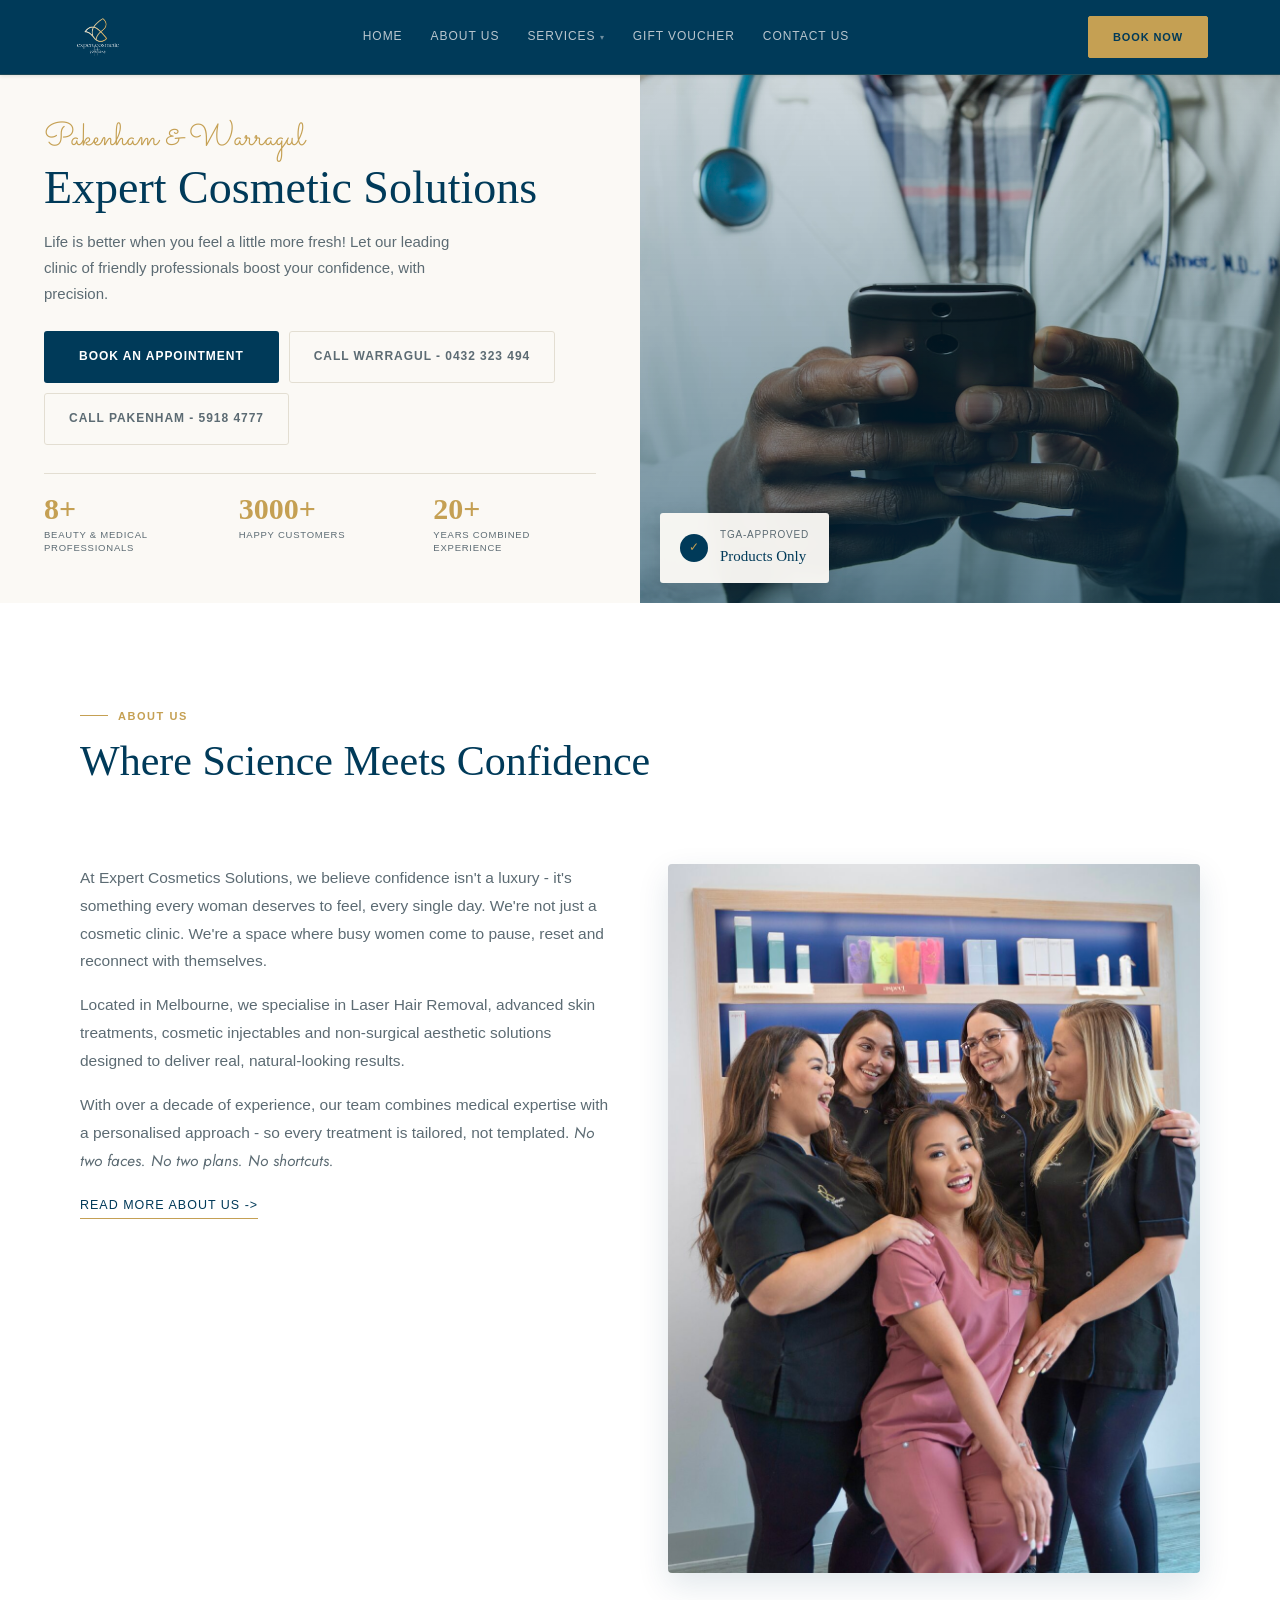
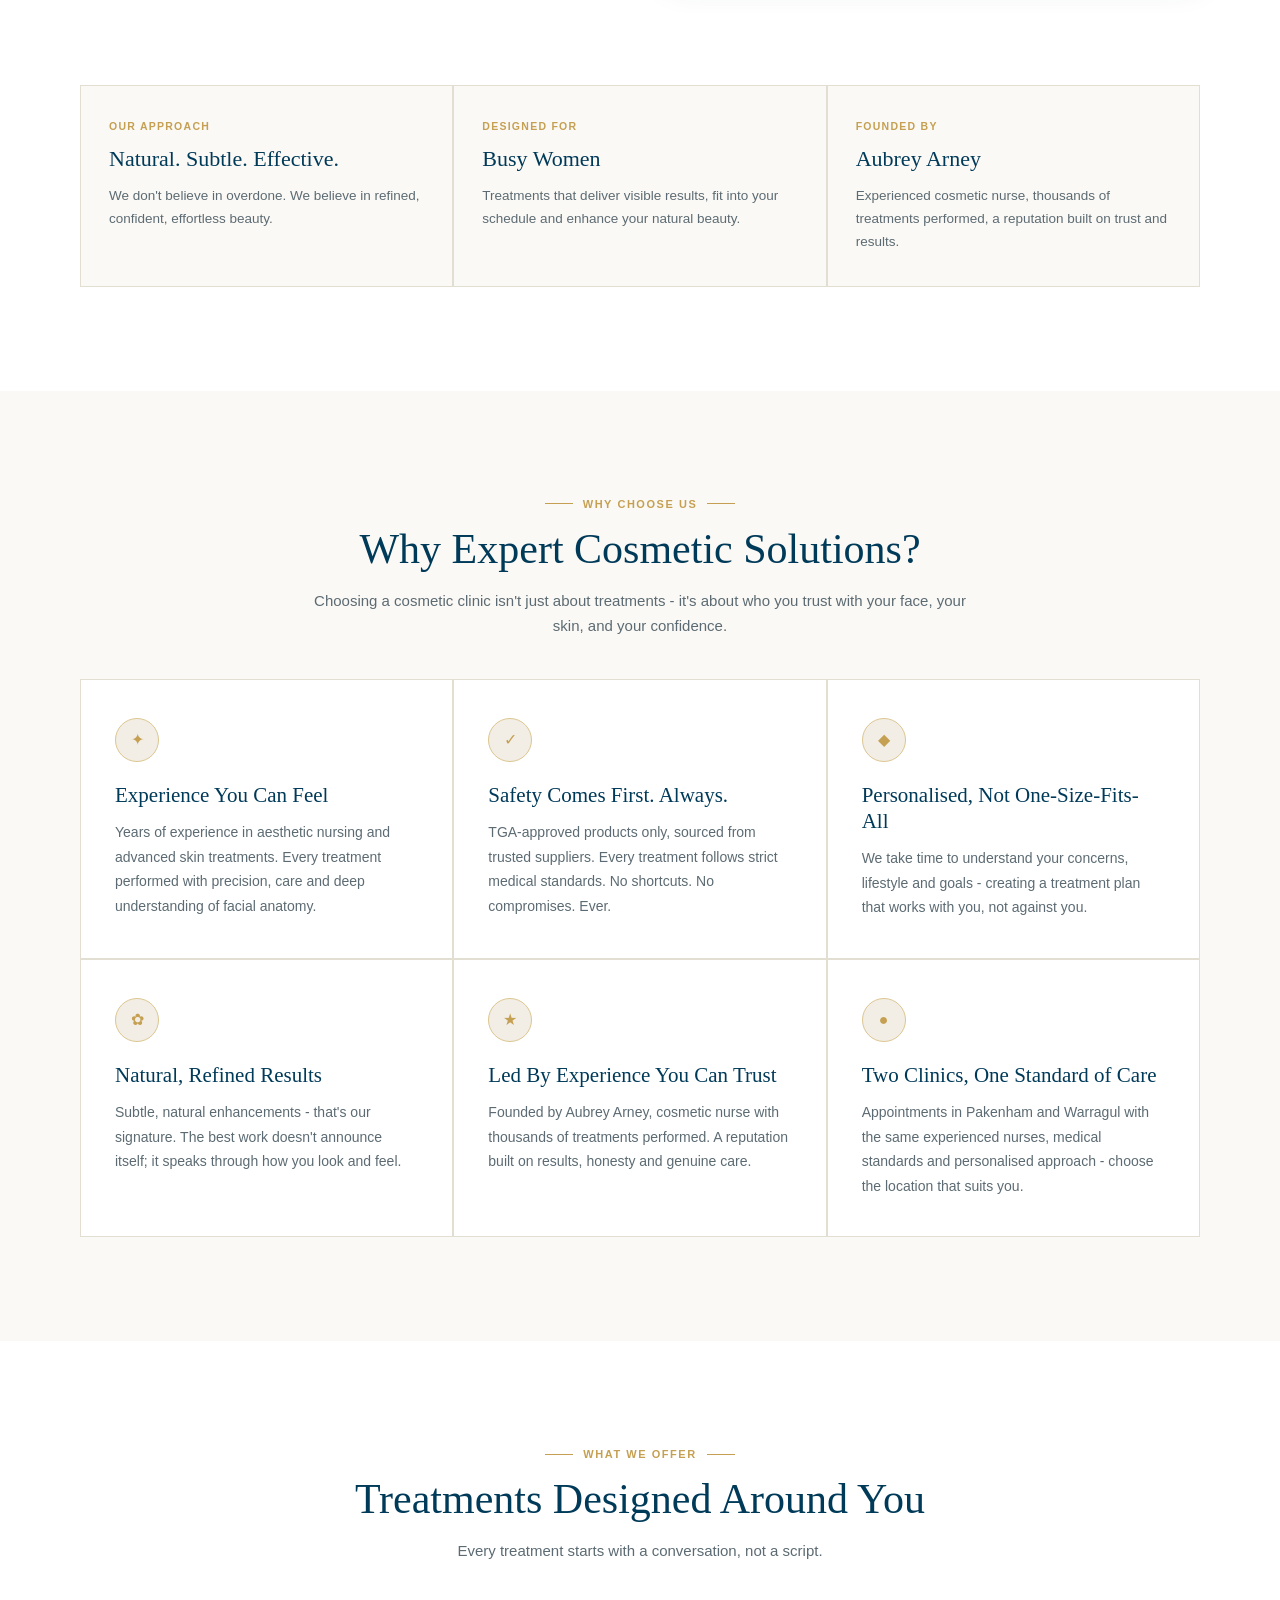
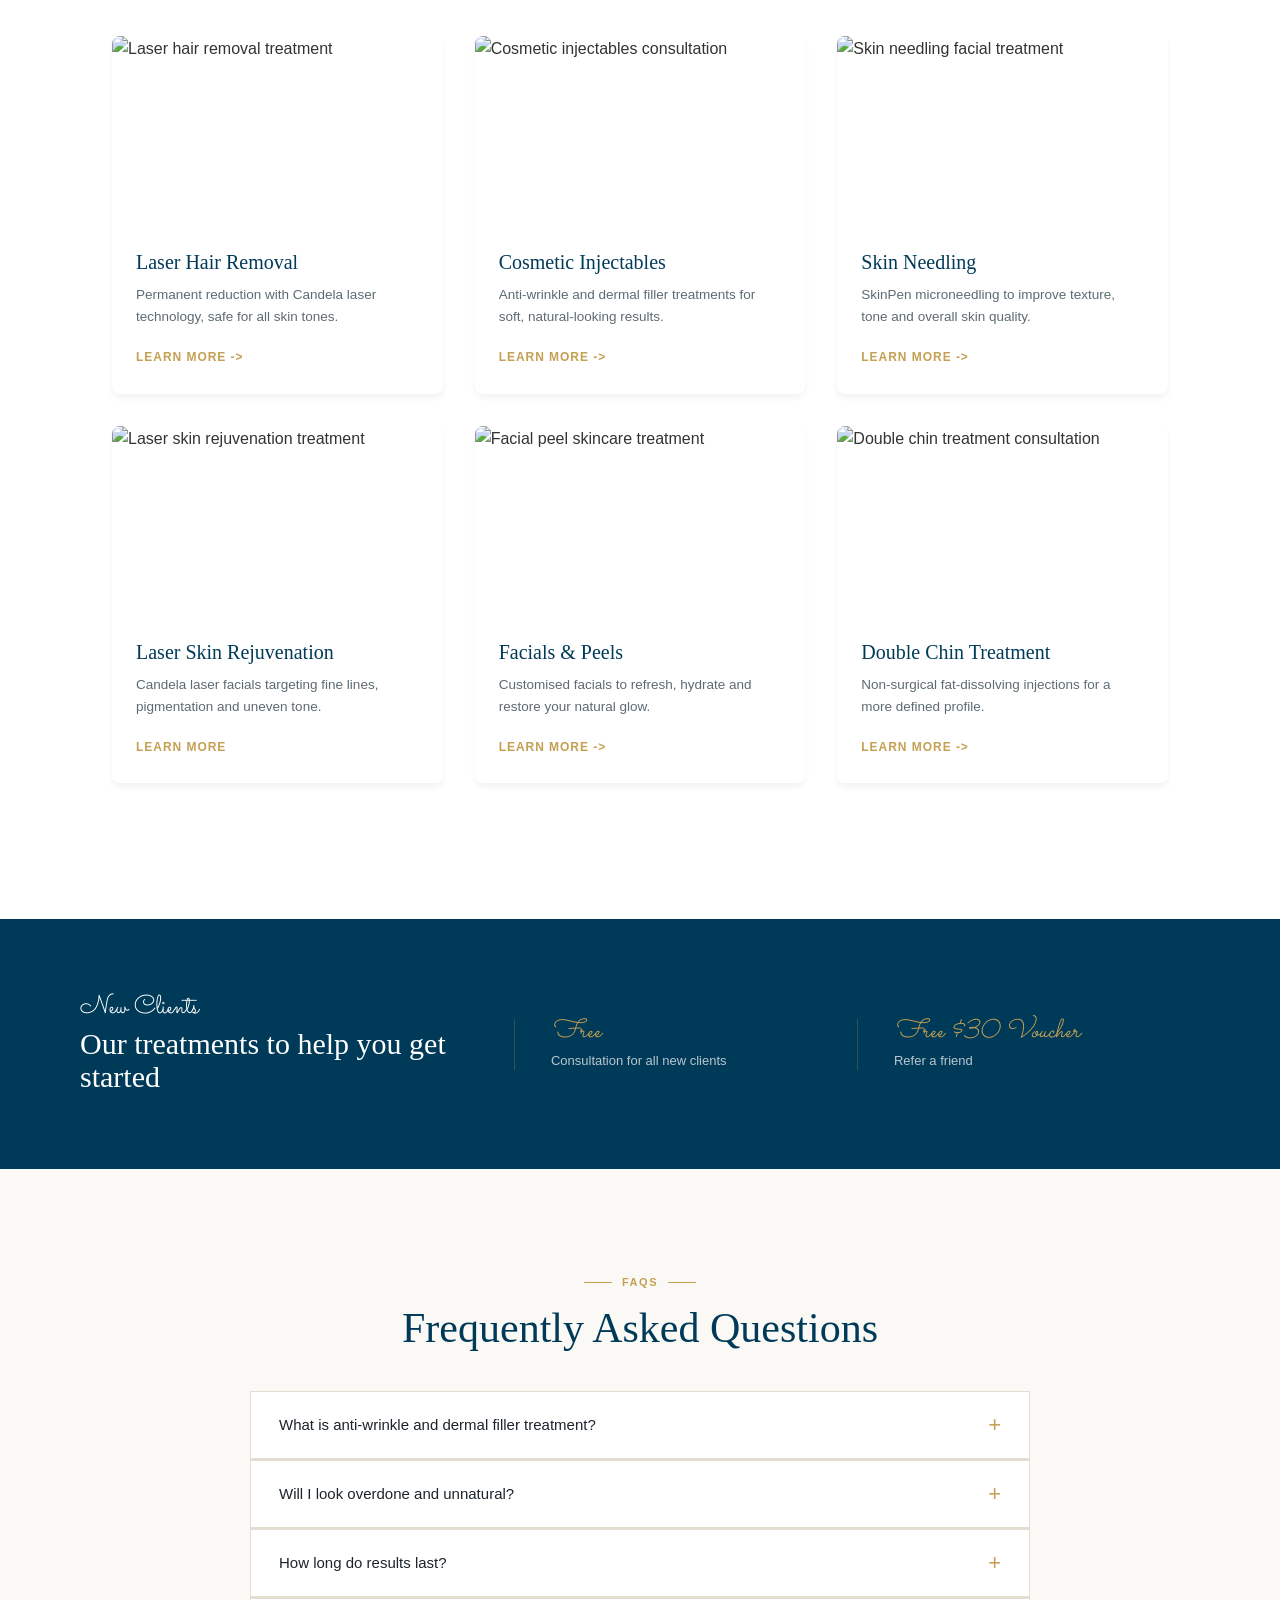
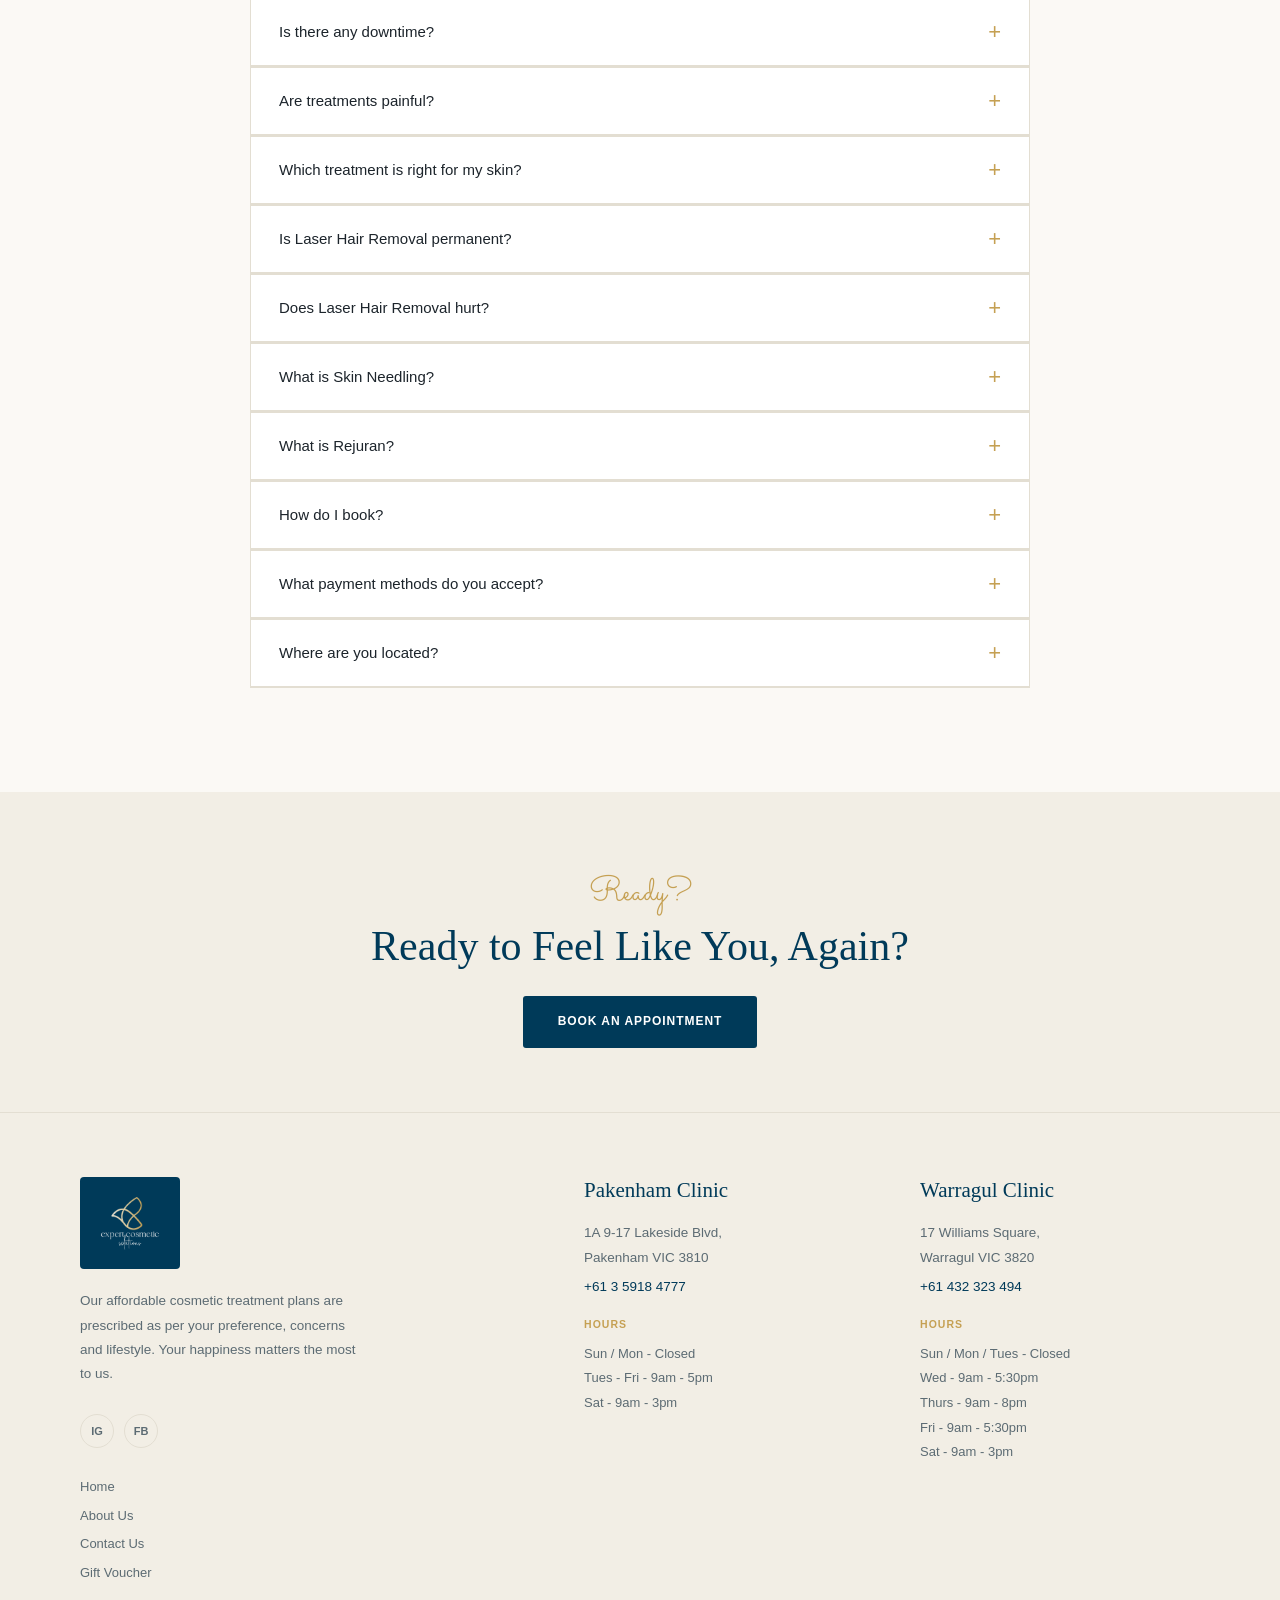
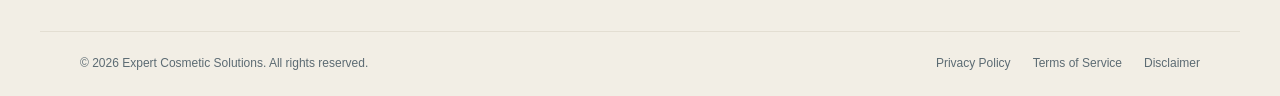
==== commit 42b0de7c: "fixed sample image sources" ====
--- a/index.html
+++ b/index.html
@@ -363,12 +363,12 @@
 </style>
 <link rel="stylesheet" href="css/main.css">
 </head>
-<body>
+<body class="home-page">
 <!-- HEADER / NAV -->
 <header id="header">
   <div>
-    <a href="#top" style="display:flex;align-items:center;flex-shrink:0;">
-      <img data-ecs-asset="logoMark" alt="Expert Cosmetic Solutions" width="44" height="44">
+    <a href="#top" class="site-logo-link">
+      <img class="brand-logo" src="assets/Expert-Cosmetic-Solutions-Logo-Transparent.png" data-ecs-asset="logoBrand" alt="Expert Cosmetic Solutions" width="132" height="132">
     </a>
     <nav id="desktopNav">
       <a href="#top">Home</a>
@@ -445,7 +445,7 @@
       <div class="trust-badge-subtext">Products Only</div>
     </div>
   </div>
-  <img class="hero-img" src="51d4694a-f44a-4c4f-b854-344942f322b7" alt="Expert Cosmetic Solutions Hero" style="background-color: #003a59; object-fit: cover">
+  <img class="hero-img" src="assets/photos/hero-home.jpg" data-ecs-asset="heroHome" alt="Professional laser skin treatment at Expert Cosmetic Solutions" width="1400" height="840" loading="eager" decoding="async">
 </div>
 </section>
 
@@ -463,7 +463,7 @@
         <p>With over a decade of experience, our team combines medical expertise with a personalised approach - so every treatment is tailored, not templated. <em>No two faces. No two plans. No shortcuts.</em></p>
         <a href="https://expertcosmeticsolutions.com.au/about-us/" target="_blank">Read More About Us -></a>
       </div>
-      <img class="about-image" data-ecs-asset="aboutTeam" alt="Expert Cosmetic Solutions clinical team" width="600" height="800" loading="lazy" decoding="async" data-comment-anchor="a7a28c18bf-img">
+      <img class="about-image" src="assets/about-use-image.jpg" data-ecs-asset="aboutTeam" alt="Expert Cosmetic Solutions clinical team" width="600" height="800" loading="lazy" decoding="async" data-comment-anchor="a7a28c18bf-img">
     </div>
     <div class="tiles-grid">
       <div class="tile">
@@ -489,7 +489,7 @@
 <section id="whyecs" data-screen-label="Why ECS">
   <div style="max-width:1200px;margin:0 auto;padding:0 40px;">
     <div class="why-header">
-      <div class="section-label" style="justify-content:center;">Why Choose Us</div>
+      <div class="section-label">Why Choose Us</div>
       <h2>Why Expert Cosmetic Solutions?</h2>
       <p class="section-subtitle">Choosing a cosmetic clinic isn't just about treatments - it's about who you trust with your face, your skin, and your confidence.</p>
     </div>
@@ -519,12 +519,10 @@
         <h3>Led By Experience You Can Trust</h3>
         <p>Founded by Aubrey Arney, cosmetic nurse with thousands of treatments performed. A reputation built on results, honesty and genuine care.</p>
       </div>
-      <div class="cta-card">
-        <div>
-          <div class="cta-card-title">Ready to feel like you?</div>
-          <p>Your journey starts with a personalised consultation. No pressure. Just honest guidance.</p>
-        </div>
-        <a href="https://bookings.gettimely.com/expertcosmeticsolutions1/book" target="_blank" class="btn btn-secondary">Book Now -></a>
+      <div class="feature-card">
+        <div class="feature-icon">&#9679;</div>
+        <h3>Two Clinics, One Standard of Care</h3>
+        <p>Appointments in Pakenham and Warragul with the same experienced nurses, medical standards and personalised approach - choose the location that suits you.</p>
       </div>
     </div>
   </div>
@@ -534,13 +532,13 @@
 <section id="services" data-screen-label="Services">
   <div style="max-width:1200px;margin:0 auto;padding:0 40px;">
     <div class="services-header reveal">
-      <div class="section-label" style="justify-content:center;">What We Offer</div>
+      <div class="section-label">What We Offer</div>
       <h2>Treatments Designed Around You</h2>
       <p class="section-subtitle">Every treatment starts with a conversation, not a script.</p>
     </div>
     <div class="services-grid">
       <div class="service-card reveal" style="--reveal-delay: 0ms">
-        <img data-ecs-asset="serviceLaserHairRemoval" alt="Laser Hair Removal" width="640" height="190" loading="lazy" decoding="async">
+        <img src="https://images.unsplash.com/photo-1580618672591-eb180b1a973f?auto=format&fit=crop&w=800&h=380&q=80" data-ecs-asset="serviceLaserHairRemoval" alt="Laser hair removal treatment" width="800" height="380" loading="lazy" decoding="async">
         <div class="service-card-body">
           <h3>Laser Hair Removal</h3>
           <p>Permanent reduction with Candela laser technology, safe for all skin tones.</p>
@@ -548,7 +546,7 @@
         </div>
       </div>
       <div class="service-card reveal" style="--reveal-delay: 40ms">
-        <img data-ecs-asset="serviceCosmeticInjectables" alt="Cosmetic Injectables" width="640" height="190" loading="lazy" decoding="async">
+        <img src="https://images.unsplash.com/photo-1612349317150-e413f6a5b16d?auto=format&fit=crop&w=800&h=380&q=80" data-ecs-asset="serviceCosmeticInjectables" alt="Cosmetic injectables consultation" width="800" height="380" loading="lazy" decoding="async">
         <div class="service-card-body">
           <h3>Cosmetic Injectables</h3>
           <p>Anti-wrinkle and dermal filler treatments for soft, natural-looking results.</p>
@@ -556,7 +554,7 @@
         </div>
       </div>
       <div class="service-card reveal" style="--reveal-delay: 80ms">
-        <img data-ecs-asset="serviceSkinNeedling" alt="Skin Needling" width="640" height="190" loading="lazy" decoding="async">
+        <img src="https://images.unsplash.com/photo-1540555700478-4be289fbecef?auto=format&fit=crop&w=800&h=380&q=80" data-ecs-asset="serviceSkinNeedling" alt="Skin needling facial treatment" width="800" height="380" loading="lazy" decoding="async">
         <div class="service-card-body">
           <h3>Skin Needling</h3>
           <p>SkinPen microneedling to improve texture, tone and overall skin quality.</p>
@@ -564,7 +562,7 @@
         </div>
       </div>
       <div class="service-card reveal" style="--reveal-delay: 120ms">
-        <img data-ecs-asset="serviceLaserRejuvenation" alt="Laser Skin Rejuvenation" width="640" height="190" loading="lazy" decoding="async">
+        <img src="https://images.unsplash.com/photo-1600334129128-685c5582fd35?auto=format&fit=crop&w=800&h=380&q=80" data-ecs-asset="serviceLaserRejuvenation" alt="Laser skin rejuvenation treatment" width="800" height="380" loading="lazy" decoding="async">
         <div class="service-card-body">
           <h3>Laser Skin Rejuvenation</h3>
           <p>Candela laser facials targeting fine lines, pigmentation and uneven tone.</p>
@@ -572,7 +570,7 @@
         </div>
       </div>
       <div class="service-card reveal" style="--reveal-delay: 160ms">
-        <img data-ecs-asset="serviceFacialsPeels" alt="Facials &amp; Peels" width="640" height="190" loading="lazy" decoding="async">
+        <img src="https://images.unsplash.com/photo-1556228720-195a672e8a03?auto=format&fit=crop&w=800&h=380&q=80" data-ecs-asset="serviceFacialsPeels" alt="Facial peel skincare treatment" width="800" height="380" loading="lazy" decoding="async">
         <div class="service-card-body">
           <h3>Facials &amp; Peels</h3>
           <p>Customised facials to refresh, hydrate and restore your natural glow.</p>
@@ -580,7 +578,7 @@
         </div>
       </div>
       <div class="service-card reveal" style="--reveal-delay: 200ms">
-        <img data-ecs-asset="serviceDoubleChin" alt="Double Chin Treatment" width="640" height="190" loading="lazy" decoding="async">
+        <img src="https://images.unsplash.com/photo-1522335789203-aabd1fc54bc9?auto=format&fit=crop&w=800&h=380&q=80" data-ecs-asset="serviceDoubleChin" alt="Double chin treatment consultation" width="800" height="380" loading="lazy" decoding="async">
         <div class="service-card-body">
           <h3>Double Chin Treatment</h3>
           <p>Non-surgical fat-dissolving injections for a more defined profile.</p>
@@ -606,50 +604,6 @@
       <div class="accent-script" style="color:var(--accent);font-style:italic;">Free $30 Voucher</div>
       <p>Refer a friend</p>
     </div>
-    <a href="https://bookings.gettimely.com/expertcosmeticsolutions1/book" target="_blank" class="btn btn-secondary">Book an Appointment</a>
-  </div>
-</section>
-
-<!-- YOU ARE OUR PRIORITY -->
-<section id="priority" data-screen-label="Priority">
-  <div style="max-width:1200px;margin:0 auto;padding:0 40px;">
-    <div class="priority-header">
-      <div class="section-label" style="justify-content:center;">Our Commitment</div>
-      <h2>You Are Our Priority</h2>
-      <p class="section-subtitle">Because your skin deserves more than trial and error.</p>
-    </div>
-    <div class="priority-grid">
-      <div class="priority-item">
-        <div class="priority-item-dot"></div>
-        <h3>Personalised From The Start</h3>
-        <p>Every treatment begins with understanding you - your skin, your concerns, your goals, your lifestyle. No guesswork. No generic plans.</p>
-      </div>
-      <div class="priority-item">
-        <div class="priority-item-dot"></div>
-        <h3>Tailored, Not Trend-Based</h3>
-        <p>What works for someone else may not work for you. We create personalised treatment plans designed to support your skin long term - not just follow trends.</p>
-      </div>
-      <div class="priority-item">
-        <div class="priority-item-dot"></div>
-        <h3>A Journey, Not a Quick Fix</h3>
-        <p>Whether you're new to cosmetic treatments or have tried everything before, we're here to guide you toward lasting, healthy results.</p>
-      </div>
-      <div class="priority-item">
-        <div class="priority-item-dot"></div>
-        <h3>A Clinic That Listens</h3>
-        <p>At Expert Cosmetic Solutions, you're not rushed or overlooked. You're supported, guided and cared for every step of the way.</p>
-      </div>
-    </div>
-  </div>
-</section>
-
-<!-- BOOK CTA -->
-<section id="bookcta" data-screen-label="Book CTA">
-  <div class="bookcta-content">
-    <div class="accent-script" style="color: #ffffff">Ready?</div>
-    <h2>Book A Consultation With Us</h2>
-    <p>You can always book a consultation by reaching out via Instagram, phone call, text or through our website - whatever is easiest for you.</p>
-    <a href="https://bookings.gettimely.com/expertcosmeticsolutions1/book" target="_blank" class="btn btn-secondary">Book an Appointment</a>
   </div>
 </section>
 
@@ -657,35 +611,10 @@
 <section id="faq" data-screen-label="FAQ">
   <div style="max-width:860px;margin:0 auto;padding:0 40px;">
     <div class="faq-header reveal">
-      <div class="section-label" style="justify-content:center;">FAQs</div>
-      <h2>Still Unsure? We'll Guide You Every Step.</h2>
-      <p class="section-subtitle">Visit our FAQs section to get all the answers you need.</p>
+      <div class="section-label">FAQs</div>
+      <h2>Frequently Asked Questions</h2>
     </div>
     <div id="faqList" class="faq-list"></div>
-    <div class="faq-more">
-      <a href="https://expertcosmeticsolutions.com.au/contact-us/" target="_blank">Have questions? Get in touch today -></a>
-    </div>
-  </div>
-</section>
-
-<!-- INSTAGRAM -->
-<section id="instagram" data-screen-label="Instagram">
-  <div style="max-width:1200px;margin:0 auto;padding:0 40px;">
-    <div class="insta-header">
-      <div class="section-label">Get Social With Us</div>
-      <h2>@expertcosmeticsolutions</h2>
-      <p>Follow us on Instagram for real client results and behind-the-scenes from the clinic.</p>
-    </div>
-    <div class="instagram-grid">
-      <div class="insta-item">Photo</div>
-      <div class="insta-item">Photo</div>
-      <div class="insta-item">Photo</div>
-      <div class="insta-item">Photo</div>
-      <div class="insta-item">Photo</div>
-    </div>
-    <div class="insta-link">
-      <a href="https://www.instagram.com/expertcosmeticsolutions/" target="_blank">View on Instagram -></a>
-    </div>
   </div>
 </section>
 
@@ -698,7 +627,9 @@
   </div>
   <div class="footer-content">
     <div class="footer-brand">
-      <img data-ecs-asset="logoFooter" alt="" width="40" height="40">
+      <div class="brand-logo-wrap">
+        <img class="brand-logo" src="assets/Expert-Cosmetic-Solutions-Logo-Transparent.png" data-ecs-asset="logoBrand" alt="Expert Cosmetic Solutions" width="108" height="108">
+      </div>
       <p>Our affordable cosmetic treatment plans are prescribed as per your preference, concerns and lifestyle. Your happiness matters the most to us.</p>
       <div class="footer-socials">
         <a href="https://www.instagram.com/expertcosmeticsolutions/" target="_blank" class="social-btn">IG</a>
--- a/css/main.css
+++ b/css/main.css
@@ -122,10 +122,10 @@
   @media (prefers-reduced-motion: reduce) {
     html { scroll-behavior: auto; }
 
-    .hero-content > *,
-    .hero-image-wrap,
-    .hero-img,
-    .trust-badge {
+    .home-page .hero-content > *,
+    .home-page .hero-image-wrap,
+    .home-page .hero-img,
+    .home-page .trust-badge {
       animation: none !important;
       opacity: 1 !important;
       transform: none !important;
@@ -160,18 +160,85 @@
       border-color var(--motion-base) var(--motion-ease-soft);
   }
   header > div { max-width: 1200px; margin: 0 auto; padding: 0 32px; display: flex; align-items: center; justify-content: space-between; height: 74px; }
-  
-  header a:first-child img { filter: brightness(0) invert(1); width: 44px; height: 44px; object-fit: contain; }
+
+  .site-logo-link {
+    display: flex;
+    align-items: center;
+    flex-shrink: 0;
+  }
+
+  .brand-logo {
+    display: block;
+    height: 52px;
+    width: auto;
+    max-width: 132px;
+    object-fit: contain;
+  }
+
+  .brand-logo-wrap {
+    display: inline-flex;
+    align-items: center;
+    justify-content: center;
+    padding: 10px 14px;
+    background: var(--primary);
+    border-radius: 4px;
+    margin-bottom: 20px;
+  }
+
+  .brand-logo-wrap .brand-logo {
+    height: 72px;
+    max-width: 108px;
+  }
   
   nav { display: flex; align-items: center; gap: 28px; font-size: 12px; letter-spacing: 0.08em; text-transform: uppercase; font-weight: 500; }
   nav a { color: var(--text-lighter); transition: color var(--motion-base) var(--motion-ease-soft); position: relative; }
   nav a:hover { color: var(--accent); }
   
   .svc-parent { position: relative; }
-  #svcDrop { position: absolute; top: calc(100% + 8px); left: -16px; background: #fff; border: 1px solid var(--border); border-radius: 3px; padding: 8px 0; min-width: 240px; box-shadow: 0 12px 32px rgba(0, 58, 89, 0.12); opacity: 0; pointer-events: none; transform: translateY(-6px); transition: opacity var(--motion-base) var(--motion-ease-soft), transform var(--motion-base) var(--motion-ease-soft); }
-  .svc-parent:hover #svcDrop { opacity: 1; pointer-events: all; transform: translateY(0); }
-  
-  .svc-drop-link { display: block; padding: 10px 20px; font-size: 12px; color: var(--text-light); text-transform: none; letter-spacing: 0.02em; border-bottom: 1px solid var(--pale); transition: background-color var(--motion-fast) var(--motion-ease-soft), color var(--motion-fast) var(--motion-ease-soft); font-weight: 400; }
+
+  #svcDrop {
+    position: absolute;
+    top: 100%;
+    left: -16px;
+    margin-top: 0;
+    background: #fff;
+    border: 1px solid var(--border);
+    border-radius: 3px;
+    padding: 8px 0;
+    min-width: 240px;
+    box-shadow: 0 12px 32px rgba(0, 58, 89, 0.12);
+    opacity: 0;
+    visibility: hidden;
+    pointer-events: none;
+    transform: translateY(4px);
+    transition:
+      opacity var(--motion-fast) var(--motion-ease-soft),
+      transform var(--motion-fast) var(--motion-ease-soft),
+      visibility var(--motion-fast) var(--motion-ease-soft);
+    transition-delay: 0.12s, 0.12s, 0.12s;
+    z-index: 300;
+  }
+
+  /* Invisible bridge so the cursor can reach the menu without leaving hover */
+  #svcDrop::before {
+    content: '';
+    position: absolute;
+    left: 0;
+    right: 0;
+    top: -14px;
+    height: 14px;
+  }
+
+  .svc-parent:hover #svcDrop,
+  .svc-parent:focus-within #svcDrop {
+    opacity: 1;
+    visibility: visible;
+    pointer-events: auto;
+    transform: translateY(0);
+    transition-delay: 0s, 0s, 0s;
+  }
+  
+  .svc-drop-link { display: block; padding: 10px 20px; font-size: 12px; color: var(--text-light); text-transform: none; letter-spacing: 0.02em; border-bottom: 1px solid var(--pale); transition: background-color var(--motion-fast) var(--motion-ease-soft), color var(--motion-fast) var(--motion-ease-soft); font-weight: 400; cursor: pointer; }
   .svc-drop-link:last-child { border-bottom: none; }
   .svc-drop-link:hover { background: var(--light); color: var(--primary); }
   
@@ -193,6 +260,41 @@
   
   .section-label { font-size: 11px; letter-spacing: 0.14em; text-transform: uppercase; color: var(--accent); font-weight: 600; margin-bottom: 14px; display: flex; align-items: center; gap: 10px; }
   .section-label::before { content: ''; width: 28px; height: 1px; background: var(--accent); flex-shrink: 0; }
+
+  /* Centered section labels: — Label — */
+  .section-intro .section-label,
+  .faq-header .section-label,
+  .why-header .section-label,
+  .services-header .section-label,
+  .priority-header .section-label,
+  .insta-header .section-label {
+    justify-content: center;
+  }
+
+  .section-intro .section-label::after,
+  .faq-header .section-label::after,
+  .why-header .section-label::after,
+  .services-header .section-label::after,
+  .priority-header .section-label::after,
+  .insta-header .section-label::after {
+    content: '';
+    width: 28px;
+    height: 1px;
+    background: var(--accent);
+    flex-shrink: 0;
+  }
+
+  .section-intro,
+  .faq-header {
+    text-align: center;
+    max-width: 42rem;
+    margin: 0 auto 2.5rem;
+  }
+
+  .section-intro h2,
+  .faq-header h2 {
+    text-wrap: balance;
+  }
   
   h1, h2, h3 { font-family: var(--font-brand-serif); color: var(--primary); font-weight: 500; }
   h2 { font-size: 42px; line-height: 1.07; margin-bottom: 16px; }
@@ -214,13 +316,21 @@
   .btn-outline:hover { border-color: var(--primary); color: var(--primary); }
   
   /* HERO */
-  .hero-grid { display: grid; grid-template-columns: 1fr 1fr; min-height: 680px; background: var(--light); position: relative; gap: 0; }
+  .hero-grid {
+    display: grid;
+    grid-template-columns: 1fr 1fr;
+    min-height: 520px;
+    background: var(--light);
+    position: relative;
+    gap: 0;
+    align-items: stretch;
+  }
   .hero-text,
   .hero-content {
     display: flex;
     flex-direction: column;
     justify-content: center;
-    padding: 80px 64px;
+    padding: 48px 44px;
     position: relative;
     z-index: 2;
   }
@@ -234,21 +344,22 @@
     margin-bottom: 8px;
   }
 
-  .hero-text h1 { font-size: 54px; line-height: 1.08; margin-bottom: 22px; }
-  .hero-text > p { font-size: 15.5px; color: var(--text-light); max-width: 440px; margin-bottom: 36px; line-height: 1.8; }
-  
-  .hero-buttons { display: flex; flex-wrap: wrap; gap: 12px; margin-bottom: 52px; }
+  .hero-text h1 { font-size: 46px; line-height: 1.08; margin-bottom: 16px; }
+  .hero-text > p { font-size: 15px; color: var(--text-light); max-width: 420px; margin-bottom: 24px; line-height: 1.75; }
+  
+  .hero-buttons { display: flex; flex-wrap: wrap; gap: 10px; margin-bottom: 28px; }
   .hero-buttons .btn { margin: 0; }
   
-  .stat-row { display: flex; gap: 56px; padding-top: 32px; border-top: 1px solid var(--border); }
+  .stat-row { display: flex; gap: 32px; padding-top: 20px; border-top: 1px solid var(--border); }
   .stat-row > div { flex: 1; }
-  .stat-row .number { font-family: var(--font-brand-serif); font-size: 36px; color: var(--accent); font-weight: 600; line-height: 1; }
-  .stat-row .label { font-size: 10px; letter-spacing: 0.08em; text-transform: uppercase; color: var(--text-light); margin-top: 6px; line-height: 1.4; font-weight: 500; }
+  .stat-row .number { font-family: var(--font-brand-serif); font-size: 30px; color: var(--accent); font-weight: 600; line-height: 1; }
+  .stat-row .label { font-size: 9.5px; letter-spacing: 0.08em; text-transform: uppercase; color: var(--text-light); margin-top: 5px; line-height: 1.35; font-weight: 500; }
   
   .hero-image-wrap {
     position: relative;
     overflow: hidden;
-    min-height: 100%;
+    min-height: 0;
+    height: 100%;
   }
 
   .hero-image-wrap::before {
@@ -257,8 +368,8 @@
     inset: 0;
     background: linear-gradient(
       to bottom,
-      rgba(0, 58, 89, 0.3) 0%,
-      rgba(0, 58, 89, 0.8) 100%
+      rgba(0, 58, 89, 0.15) 0%,
+      rgba(0, 58, 89, 0.55) 100%
     );
     z-index: 1;
     pointer-events: none;
@@ -267,17 +378,19 @@
   .hero-img {
     width: 100%;
     height: 100%;
+    min-height: 520px;
     object-fit: cover;
+    object-position: center 30%;
     display: block;
     position: relative;
     z-index: 0;
     animation: heroImageEnter calc(var(--motion-slow) + 120ms) var(--motion-ease-soft) 0.1s both;
   }
   
-  .trust-badge {
+  .home-page .hero-grid .trust-badge {
     position: absolute;
-    bottom: 28px;
-    left: 28px;
+    bottom: 20px;
+    left: 20px;
     z-index: 2;
     background: rgba(251, 249, 245, 0.96);
     padding: 14px 20px;
@@ -289,9 +402,9 @@
     backdrop-filter: blur(8px);
     animation: fadeIn var(--motion-slow) var(--motion-ease-soft) 0.38s both;
   }
-  .trust-badge-icon { width: 28px; height: 28px; background: var(--primary); border-radius: 50%; display: flex; align-items: center; justify-content: center; color: var(--accent); font-size: 12px; flex-shrink: 0; }
-  .trust-badge-text { font-size: 10px; letter-spacing: 0.08em; text-transform: uppercase; color: var(--text-light); }
-  .trust-badge-subtext { font-family: var(--font-brand-serif); font-size: 15px; color: var(--primary); font-weight: 500; }
+  .home-page .trust-badge-icon { width: 28px; height: 28px; background: var(--primary); border-radius: 50%; display: flex; align-items: center; justify-content: center; color: var(--accent); font-size: 12px; flex-shrink: 0; }
+  .home-page .trust-badge-text { font-size: 10px; letter-spacing: 0.08em; text-transform: uppercase; color: var(--text-light); }
+  .home-page .trust-badge-subtext { font-family: var(--font-brand-serif); font-size: 15px; color: var(--primary); font-weight: 500; }
   
   /* ABOUT */
   #about { padding: 104px 0; background: #fff; }
@@ -313,7 +426,13 @@
   
   /* WHY ECS */
   #whyecs { padding: 104px 0; background: var(--light); }
-  .why-header { text-align: center; max-width: 580px; margin: 0 auto 56px; }
+  .why-header,
+  .services-header,
+  .priority-header {
+    text-align: center;
+    max-width: 42rem;
+    margin: 0 auto 2.5rem;
+  }
   
   .features-grid { display: grid; grid-template-columns: repeat(3, 1fr); gap: 2px; background: var(--border); border: 1px solid var(--border); }
   .feature-card { background: #fff; padding: 38px 34px; }
@@ -329,7 +448,6 @@
   
   /* SERVICES */
   #services { padding: 104px 0; background: #fff; }
-  .services-header { text-align: center; max-width: 560px; margin: 0 auto 56px; }
   
   .services-grid {
     display: grid;
@@ -388,7 +506,6 @@
   
   /* YOU ARE OUR PRIORITY */
   #priority { padding: 104px 0; background: var(--pale); }
-  .priority-header { text-align: center; max-width: 560px; margin: 0 auto 56px; }
   
   .priority-grid { display: grid; grid-template-columns: repeat(2, 1fr); gap: 2px; background: var(--border); border: 1px solid var(--border); max-width: 960px; margin: 0 auto; }
   .priority-item { background: #fff; padding: 34px 32px; }
@@ -405,7 +522,6 @@
   
   /* FAQ */
   #faq { padding: 104px 0; background: var(--light); }
-  .faq-header { text-align: center; max-width: 560px; margin: 0 auto 56px; }
   
   .faq-list { display: flex; flex-direction: column; gap: 2px; background: var(--border); border: 1px solid var(--border); max-width: 860px; margin: 0 auto; }
   .faq-item { background: #fff; }
@@ -425,8 +541,6 @@
   /* INSTAGRAM */
   #instagram { padding: 90px 0; background: #fff; }
   .insta-header { text-align: center; margin-bottom: 36px; }
-  .insta-header .section-label { justify-content: center; }
-  .insta-header .section-label::before { order: 2; }
   .insta-header h2 { margin-bottom: 10px; }
   .insta-header p { font-size: 14px; color: var(--text-light); margin-top: 10px; line-height: 1.7; }
   
@@ -445,7 +559,8 @@
   
   .footer-content { max-width: 1200px; margin: 0 auto; padding: 64px 40px 48px; display: grid; grid-template-columns: 1.6fr 1fr 1fr; gap: 56px; }
   
-  .footer-brand img { width: 40px; height: 40px; object-fit: contain; margin-bottom: 20px; filter: brightness(0) invert(1); }
+  .footer-brand .brand-logo-wrap { margin-bottom: 20px; }
+
   .footer-brand p { font-size: 13.5px; color: var(--text-light); line-height: 1.8; max-width: 290px; margin-bottom: 28px; }
   
   .footer-socials { display: flex; gap: 10px; margin-bottom: 28px; }
@@ -471,18 +586,20 @@
   /* RESPONSIVE */
   @media (max-width: 900px) {
     #desktopNav { display: none !important; }
+    #mobileMenu { display: block; }
   }
   
   @media (max-width: 768px) {
     html { font-size: 14px; }
     .services-grid { gap: 1.5rem; padding: 1.5rem; }
     header > div { padding: 0 16px; height: 60px; }
+    .brand-logo { height: 44px; max-width: 112px; }
     h2 { font-size: 32px !important; }
-    .hero-grid { grid-template-columns: 1fr !important; min-height: auto !important; }
-    .hero-text { padding: 40px 20px !important; }
-    .hero-text h1 { font-size: 36px !important; }
-    .hero-image-wrap { min-height: 300px; }
-    .hero-img { min-height: 300px; }
+    .hero-grid { grid-template-columns: 1fr !important; min-height: auto !important; max-height: none !important; }
+    .hero-text { padding: 36px 20px !important; }
+    .hero-text h1 { font-size: 34px !important; }
+    .hero-image-wrap { min-height: 0; max-height: none; height: auto; }
+    .hero-img { min-height: 260px; max-height: 320px; object-position: center 25%; }
     .stat-row { flex-direction: column !important; gap: 24px; }
     .hero-buttons { flex-direction: column !important; }
     .hero-buttons .btn { width: 100%; }
@@ -499,6 +616,7 @@
   
   @media (max-width: 480px) {
     header > div { padding: 0 12px; height: 56px; }
+    .brand-logo { height: 40px; max-width: 100px; }
     h2 { font-size: 28px !important; }
     .hero-text h1 { font-size: 28px !important; }
     .hero-text > p { font-size: 14px !important; }
